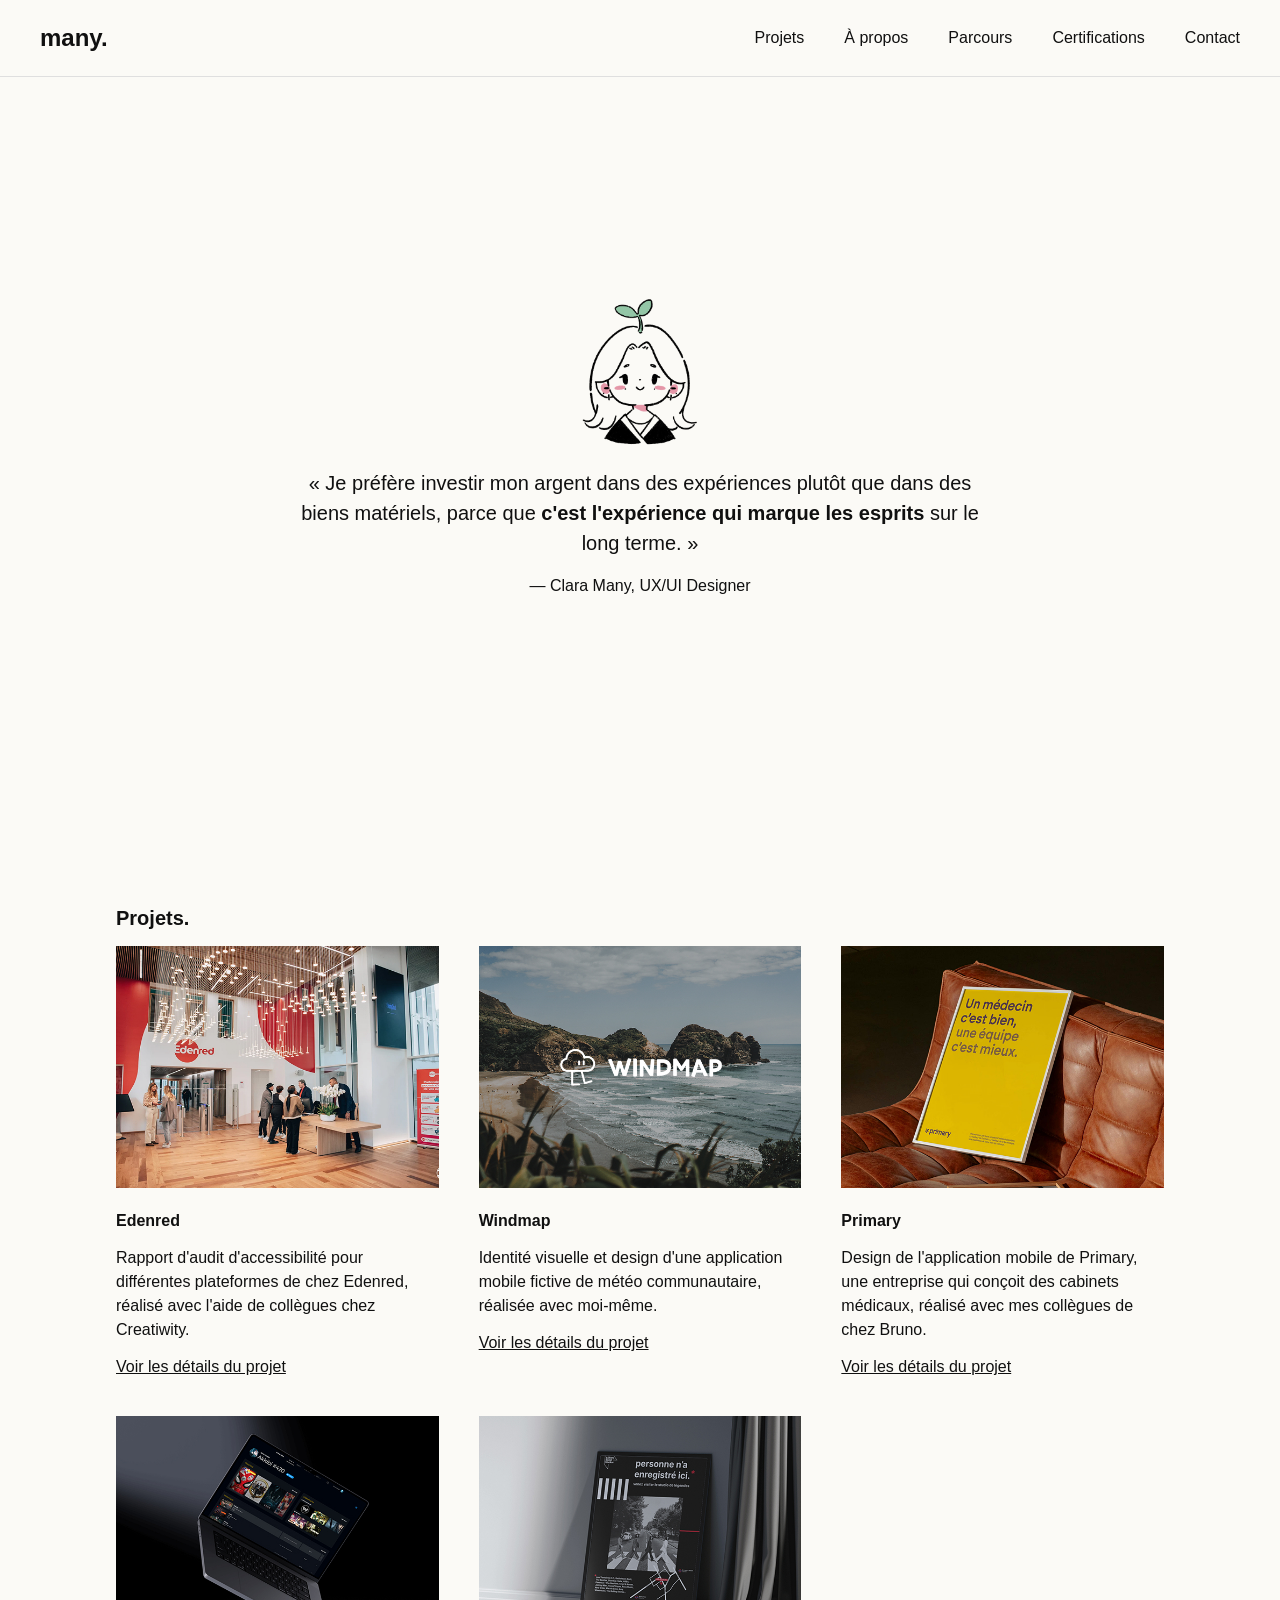
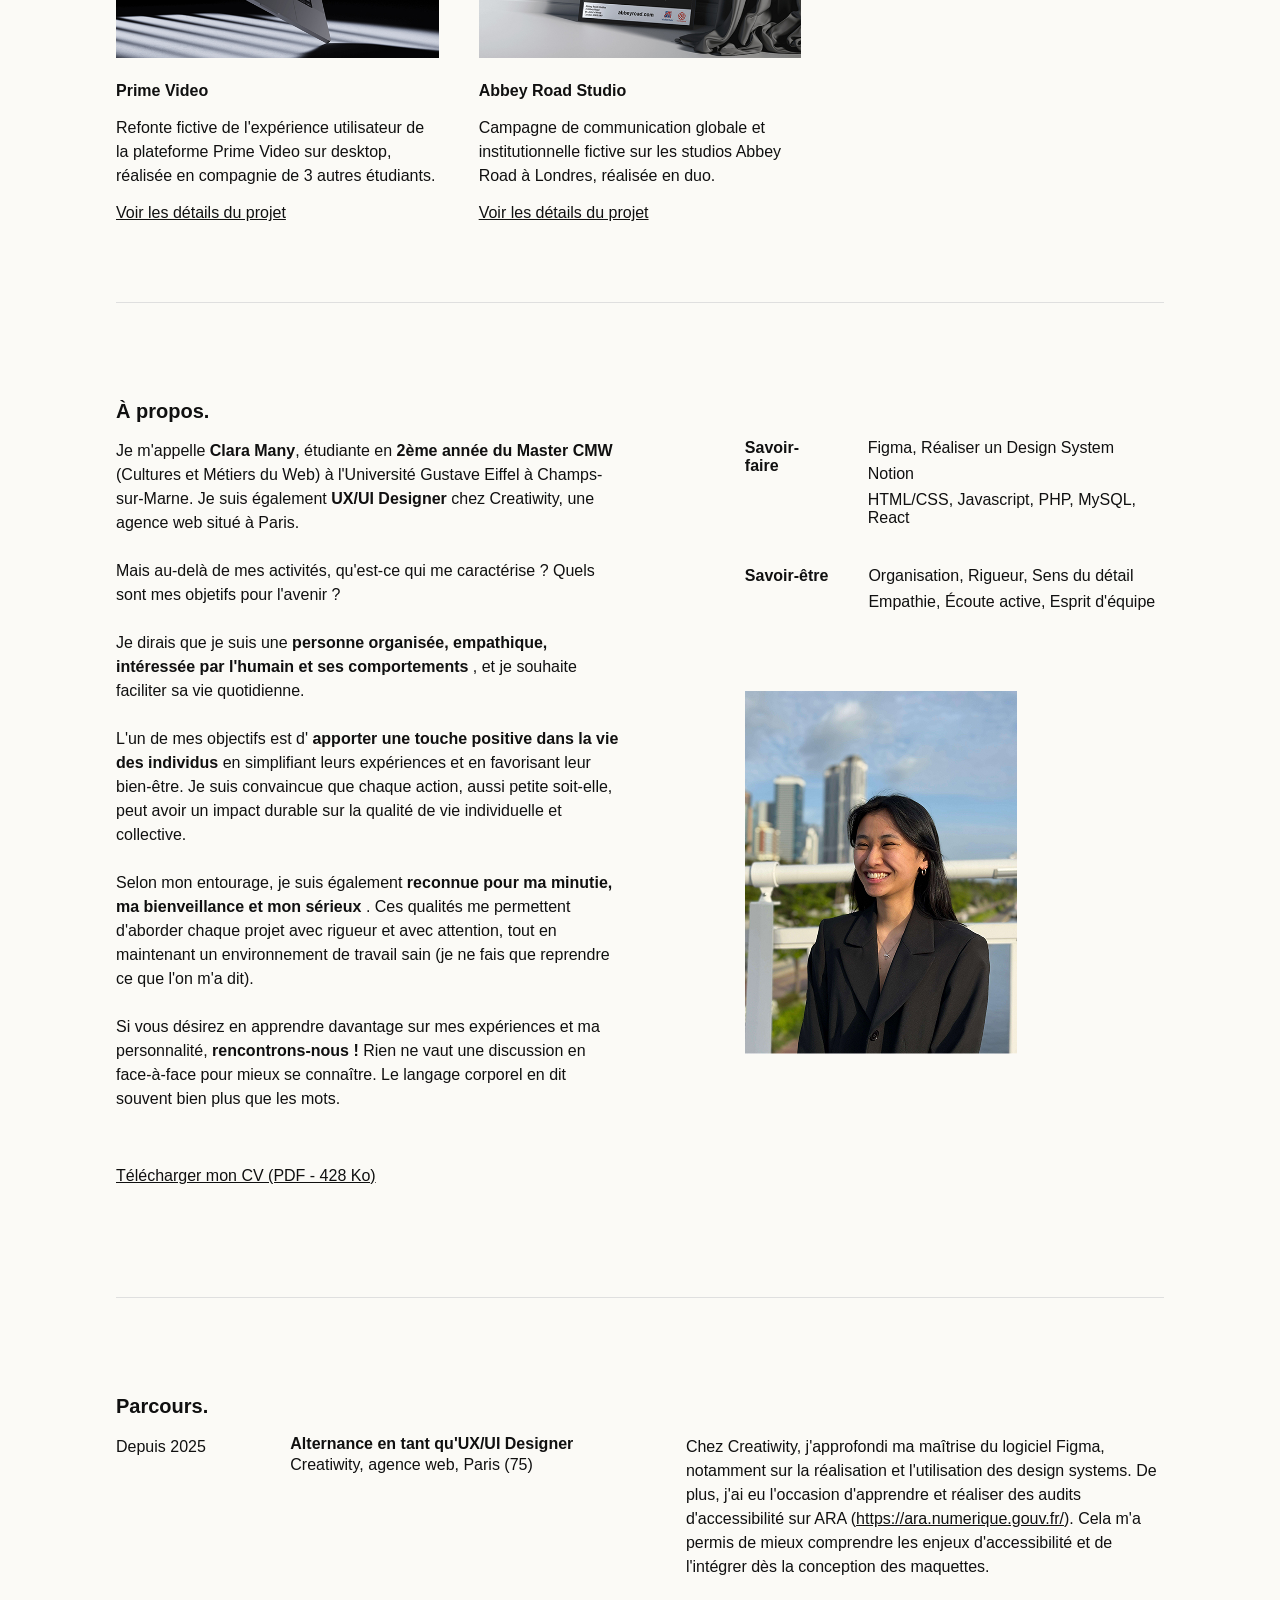
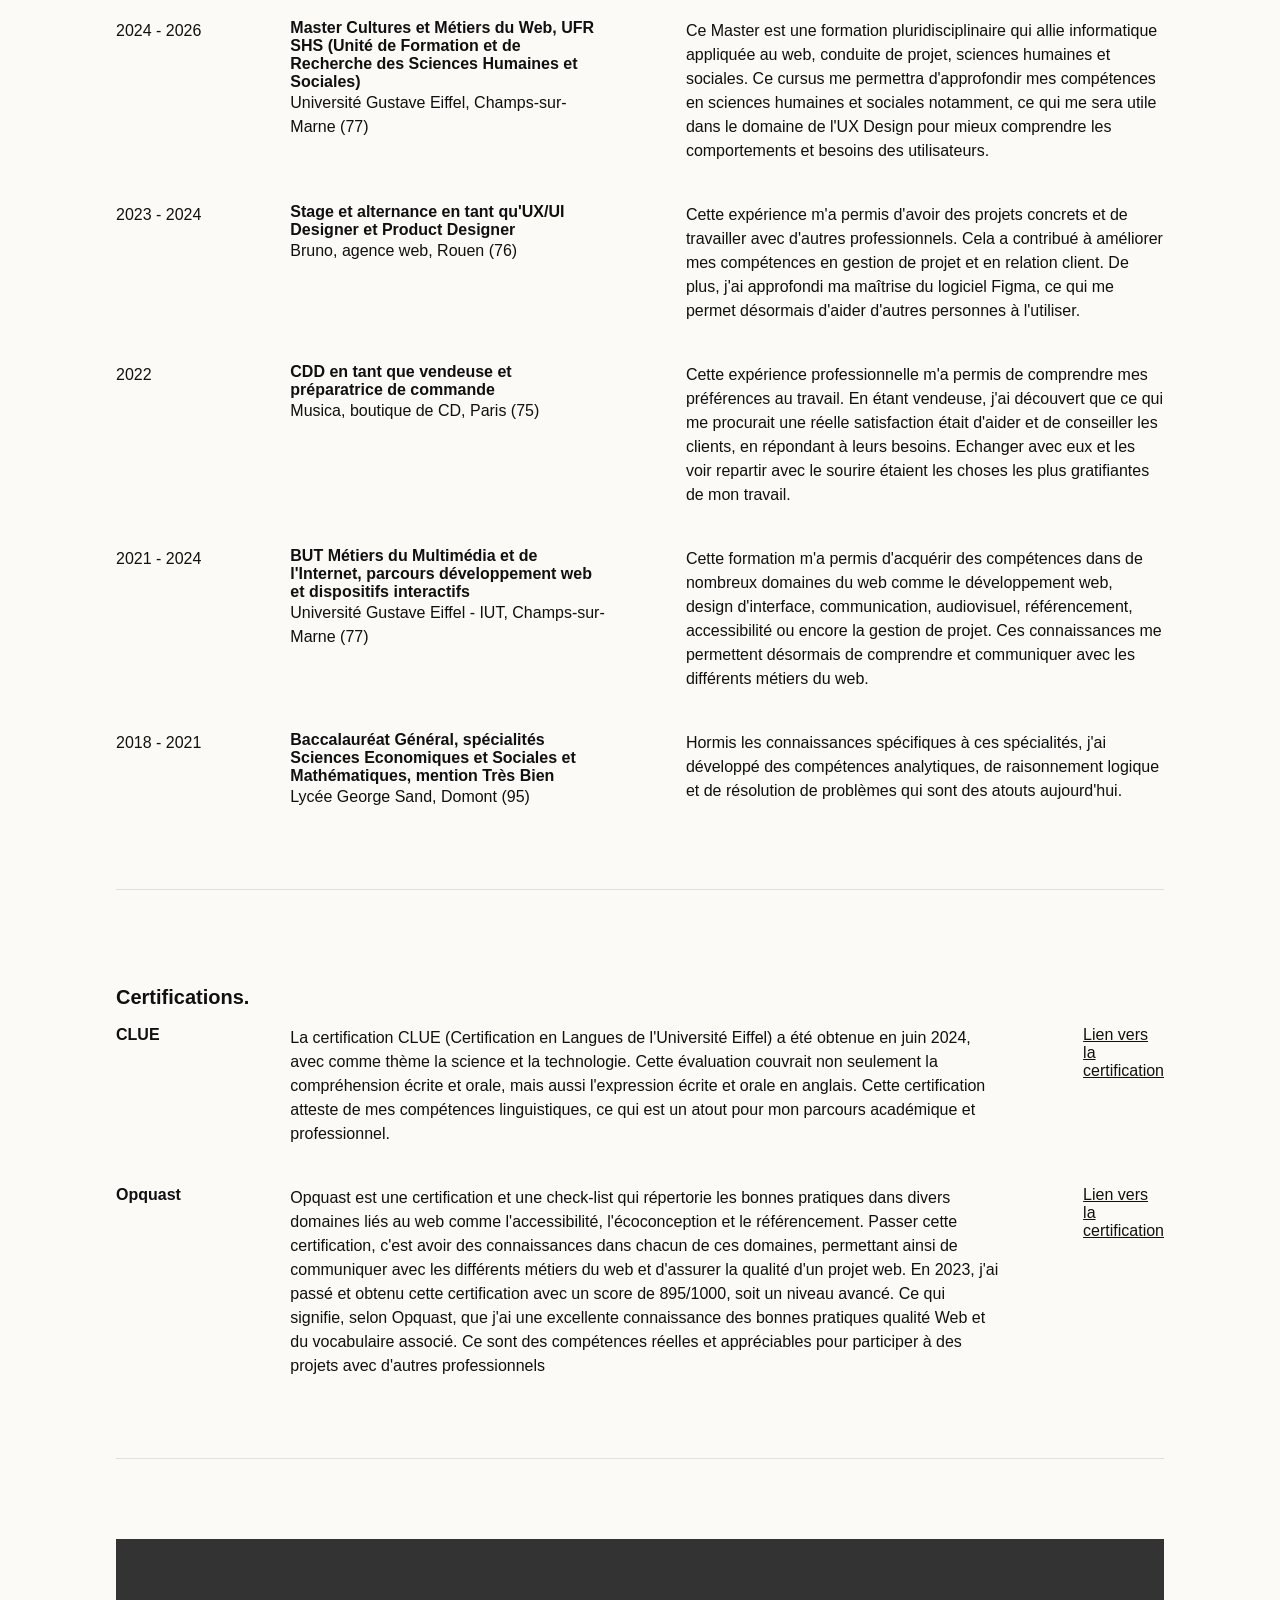
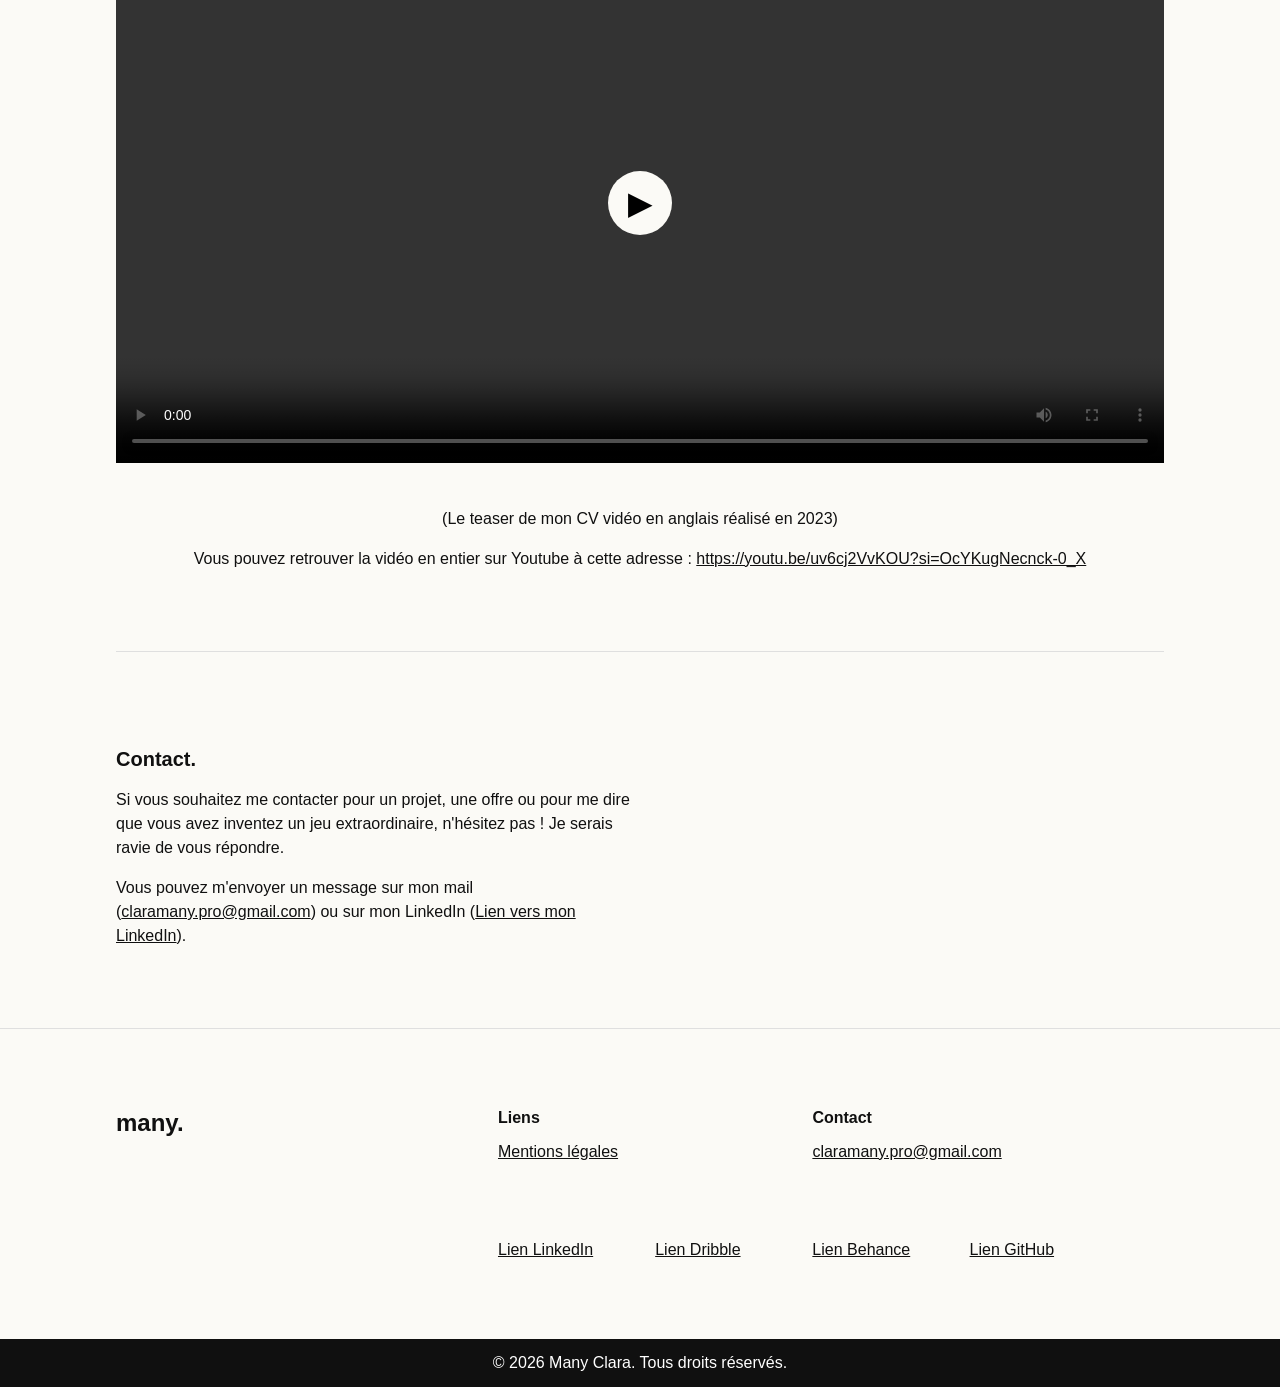
==== index.html @ 9bb2944a "add folders, move files and edit path" ====
<!doctype html>
<html lang="fr">
  <head>
    <meta charset="UTF-8" />
    <meta name="viewport" content="width=device-width, initial-scale=1.0" />
    <link rel="stylesheet" href="./css/styles.css" />
    <script src="./script/script.js" defer></script>
    <title>Many Clara - Portfolio</title>
    <link rel="icon" type="image/png" href="assets/favicon-many-clara.png" />
  </head>
  <body>
    <header>
      <nav>
        <div class="logo"><a href="index.html">many.</a></div>
        <ul class="nav-links">
          <li><a href="index.html#projects-section">Projets</a></li>
          <li><a href="index.html#about-section">À propos</a></li>
          <li><a href="index.html#experiences-section">Parcours</a></li>
          <li><a href="index.html#certifications-section">Certifications</a></li>
          <li><a href="index.html#contact-section">Contact</a></li>
        </ul>
      </nav>
    </header>
    <main>
      <div class="hero">
        <h1 class="visually-hidden">Bienvenue sur le portfolio de Clara Many</h1>
        <img
            src="./assets/illustrations/many-clara-portrait.png"
            aria-hidden="true"
            alt="Portrait dessin de Clara Many"
          />
        <p class="hero-quote">
          « Je préfère investir mon argent dans des expériences plutôt que dans
          des biens matériels, parce que
          <span class="highlight">
            c'est l'expérience qui marque les esprits
          </span>
          sur le long terme. »
        </p>
        <p class="hero-author">— Clara Many, UX/UI Designer</p>
      </div>
      <div class="data-section" id="projects-section">
        <h2>Projets.</h2>
        <div class="projects-container"></div>
      </div>
      <div class="divider-container">
        <hr class="divider" />
      </div>
      <div class="data-section" id="about-section">
        <h2>À propos.</h2>
        <div class="about-container">
          <div class="about-text">
            <p>
              Je m'appelle <span class="highlight">Clara Many</span>, étudiante
              en
              <span class="highlight">2ème année du Master CMW</span> (Cultures
              et Métiers du Web) à l'Université Gustave Eiffel à
              Champs-sur-Marne. Je suis également
              <span class="highlight">UX/UI Designer</span> chez Creatiwity, une
              agence web situé à Paris.
            </p>

            <p>
              Mais au-delà de mes activités, qu'est-ce qui me caractérise ?
              Quels sont mes objetifs pour l'avenir ?
            </p>

            <p>
              Je dirais que je suis une
              <span class="highlight">
                personne organisée, empathique, intéressée par l'humain et ses
                comportements </span
              >, et je souhaite faciliter sa vie quotidienne.
            </p>
            <p>
              L'un de mes objectifs est d'<span class="highlight">
                apporter une touche positive dans la vie des individus
              </span>
              en simplifiant leurs expériences et en favorisant leur bien-être.
              Je suis convaincue que chaque action, aussi petite soit-elle, peut
              avoir un impact durable sur la qualité de vie individuelle et
              collective.
            </p>
            <p>
              Selon mon entourage, je suis également
              <span class="highlight">
                reconnue pour ma minutie, ma bienveillance et mon sérieux </span
              >. Ces qualités me permettent d'aborder chaque projet avec rigueur
              et avec attention, tout en maintenant un environnement de travail
              sain (je ne fais que reprendre ce que l'on m'a dit).
            </p>

            <p>
              Si vous désirez en apprendre davantage sur mes expériences et ma
              personnalité,
              <span class="highlight">rencontrons-nous !</span> Rien ne vaut une
              discussion en face-à-face pour mieux se connaître. Le langage
              corporel en dit souvent bien plus que les mots.
            </p>
            <div class="resume">
              <a
                href="assets/files/many_clara_cv_2026.pdf"
                target="_blank"
                rel="noopener"
                >Télécharger mon CV (PDF - 428 Ko)</a
              >
            </div>
          </div>
          <div class="about-image-container">
            <div class="skills-container">
              <div class="skills">
                <h3>Savoir-faire</h3>
                <ul>
                  <li>Figma, Réaliser un Design System</li>
                  <li>Notion</li>
                  <li>HTML/CSS, Javascript, PHP, MySQL, React</li>
                </ul>
              </div>
              <div class="skills">
                <h3>Savoir-être</h3>
                <ul>
                  <li>Organisation, Rigueur, Sens du détail</li>
                  <li>Empathie, Écoute active, Esprit d'équipe</li>
                </ul>
              </div>
            </div>
            <div class="about-image">
              <img
                src="./assets/images/many-clara-photo.webp"
                aria-hidden="true"
                alt="Photo de Clara Many"
              />
            </div>
          </div>
        </div>
      </div>
      <div class="divider-container">
        <hr class="divider" />
      </div>
      <div class="data-section" id="experiences-section">
        <h2>Parcours.</h2>
        <div class="experiences-container"></div>
      </div>
      <div class="divider-container">
        <hr class="divider" />
      </div>
      <div class="data-section" id="certifications-section">
        <h2>Certifications.</h2>
        <div class="certifications-container"></div>
      </div>
      <div class="divider-container">
        <hr class="divider" />
      </div>
      <div class="data-section" id="video-section">
        <div class="video-container">
          <video id="cv-video" preload="metadata" controls>
            <source
              src="assets/videos/many-clara-cv-video-teaser.mp4"
              type="video/mp4"
            />
          </video>

          <div class="controls">
            <button id="button-play" aria-label="Lancer la vidéo">▶</button>
          </div>
        </div>
        <div class="video-text">
          <p>(Le teaser de mon CV vidéo en anglais réalisé en 2023)</p>
          <p>
            Vous pouvez retrouver la vidéo en entier sur Youtube à cette adresse
            :
            <a
              href="https://youtu.be/uv6cj2VvKOU?si=OcYKugNecnck-0_X"
              target="_blank"
              rel="noopener"
              >https://youtu.be/uv6cj2VvKOU?si=OcYKugNecnck-0_X</a
            >
          </p>
        </div>
      </div>
      <div class="divider-container">
        <hr class="divider" />
      </div>
      <div class="data-section" id="contact-section">
        <h2>Contact.</h2>
        <div class="contact-container">
          <p>
            Si vous souhaitez me contacter pour un projet, une offre ou pour me
            dire que vous avez inventez un jeu extraordinaire, n'hésitez pas !
            Je serais ravie de vous répondre.
          </p>
          <p>
            Vous pouvez m'envoyer un message sur mon mail (<a
              href="mailto:claramany.pro@gmail.com"
              >claramany.pro@gmail.com</a
            >) ou sur mon LinkedIn (<a
              href="https://www.linkedin.com/in/clara-many/"
              target="_blank"
              rel="noopener"
              >Lien vers mon LinkedIn</a
            >).
          </p>
        </div>
      </div>
    </main>
    <footer>
      <div class="footer-top-section">
        <div class="footer-left-section">
          <div class="logo">many.</div>
        </div>
        <div class="footer-right-section">
          <div class="footer-links">
            <div class="footer-column">
              <h3>Liens</h3>
              <a href="./legal-notices.html">Mentions légales</a>
            </div>
            <div class="footer-column">
              <h3>Contact</h3>
              <a href="mailto:claramany.pro@gmail.com"
                >claramany.pro@gmail.com</a
              >
            </div>
          </div>
          <div class="social-links">
            <a
              href="https://www.linkedin.com/in/clara-many/"
              target="_blank"
              rel="noopener"
              >Lien LinkedIn</a
            >
            <a href="https://dribbble.com/manyc" target="_blank" rel="noopener"
              >Lien Dribble</a
            >
            <a
              href="https://www.behance.net/claramany"
              target="_blank"
              rel="noopener"
              >Lien Behance</a
            >
            <a href="https://github.com/ClaraMy" target="_blank" rel="noopener"
              >Lien GitHub</a
            >
          </div>
        </div>
      </div>
      <div class="footer-bottom-section">
        <div class="rights">
          <p>&copy; 2026 Many Clara. Tous droits réservés.</p>
        </div>
      </div>
    </footer>
  </body>
</html>
---- css/styles.css ----
*,
*::before,
*::after {
  box-sizing: border-box;
}

/* Font */

/**
* @license
*
* Font Family: Cabinet Grotesk
* Designed by: ITF
* URL: https://www.fontshare.com/fonts/cabinet-grotesk
* © 2026 Indian Type Foundry
*
* Cabinet Grotesk Regular 
* Cabinet Grotesk Medium 
* Cabinet Grotesk Bold 
* Cabinet Grotesk Extrabold 

*
*/

@font-face {
  font-family: "CabinetGrotesk-Regular";
  src:
    url("./assets/fonts/CabinetGrotesk-Regular.woff2") format("woff2"),
    url("./assets/fonts/CabinetGrotesk-Regular.woff") format("woff"),
    url("./assets/fonts/CabinetGrotesk-Regular.ttf") format("truetype");
  font-weight: 400;
  font-display: swap;
  font-style: normal;
}
@font-face {
  font-family: "CabinetGrotesk-Medium";
  src:
    url("./assets/fonts/CabinetGrotesk-Medium.woff2") format("woff2"),
    url("./assets/fonts/CabinetGrotesk-Medium.woff") format("woff"),
    url("./assets/fonts/CabinetGrotesk-Medium.ttf") format("truetype");
  font-weight: 500;
  font-display: swap;
  font-style: normal;
}
@font-face {
  font-family: "CabinetGrotesk-Bold";
  src:
    url("./assets/fonts/CabinetGrotesk-Bold.woff2") format("woff2"),
    url("./assets/fonts/CabinetGrotesk-Bold.woff") format("woff"),
    url("./assets/fonts/CabinetGrotesk-Bold.ttf") format("truetype");
  font-weight: 700;
  font-display: swap;
  font-style: normal;
}
@font-face {
  font-family: "CabinetGrotesk-Extrabold";
  src:
    url("./assets/fonts/CabinetGrotesk-Extrabold.woff2") format("woff2"),
    url("./assets/fonts/CabinetGrotesk-Extrabold.woff") format("woff"),
    url("./assets/fonts/CabinetGrotesk-Extrabold.ttf") format("truetype");
  font-weight: 800;
  font-display: swap;
  font-style: normal;
}

:root {
  --color-background-primary: #fbfaf6;
  --color-background-secondary: #101010;
  --color-text-primary: #101010;
  --color-text-secondary: #ffffff;
  --color-border: #dfdfdf;

  --main-font: "Cabinet Grotesk", sans-serif;
}

body {
  font-family: var(--main-font);
  background-color: var(--color-background-primary);
  color: var(--color-text-primary);
  margin: 0;
  padding: 0;
}

p {
  line-height: 1.5;
  margin: 0;
}

ul {
  list-style: none;
  margin: 0;
  padding: 0;
  display: flex;
  flex-direction: column;
  gap: 0.5rem;
}

a {
  color: var(--color-text-primary);
}

.highlight {
  font-weight: 700;
}

.visually-hidden {
  border: 0;
  clip: rect(1px, 1px, 1px, 1px);
  -webkit-clip-path: inset(0px 0px 99.9% 99.9%);
  clip-path: inset(0px 0px 99.9% 99.9%);
  height: 1px;
  overflow: hidden;
  padding: 0;
  position: absolute;
  width: 1px;
}

/* Heading */

h2 {
  font-size: 1.25rem;
  font-weight: 700;
}

h3 {
  font-size: 1rem;
  font-weight: 700;
  margin: 0;
}

/* Navigation */

header {
  position: fixed;
  top: 0;
  width: 100%;
  z-index: 10000;
}

nav {
  display: flex;
  justify-content: space-between;
  align-items: center;
  border-bottom: 1px solid var(--color-border);
  padding: 1.5rem 2.5rem;
  background-color: var(--color-background-primary);
}

.logo {
  font-weight: 700;
  font-size: 1.5rem;
}

.logo a {
  text-decoration: none;
}

.nav-links {
  display: flex;
  flex-direction: row;
  gap: 2.5rem;
}

.nav-links a {
  text-decoration: none;
  font-weight: 500;
}

.nav-links a:hover {
  text-decoration: underline;
}

/* Hero */

.hero {
  display: flex;
  flex-direction: column;
  justify-content: center;
  align-items: center;
  gap: 1rem;
  height: 90vh;
  padding: 5rem 0 0;
  text-align: center;
}

.hero-legal {
  height: 50vh;
}

.hero img {
  width: 160px;
}

.hero-quote {
  font-size: 1.25rem;
  max-width: 55%;
}

/* Section */

.data-section {
  padding: 5rem 7.25rem;
}

.text-container {
  display: flex;
  flex-direction: column;
  gap: 2.5rem;
  padding: 1.5rem 7.25rem 5rem;
}

.divider-container {
  padding: 0 7.25rem;
}

.divider {
  border: none;
  border-top: 1px solid var(--color-border);
  margin: 0;
}

/* Projects */

.projects-container {
  display: grid;
  grid-template-columns: repeat(3, 1fr);
  gap: 2.5rem;
}

.project-card {
  display: flex;
  flex-direction: column;
  gap: 1.5rem;
}

.project-card img {
  width: 100%;
  height: auto;
}

.project-information {
  display: flex;
  flex-direction: column;
  gap: 1rem;
}

.project-button {
  background: none;
  border: none;
  padding: 0;
  align-self: flex-start;
  font-family: var(--main-font);
  font-size: 1rem;
  text-decoration: underline;
  color: var(--color-text-primary);
  cursor: pointer;
}

/* About */

.about-container {
  display: flex;
  justify-content: space-between;
}

.about-text {
  display: flex;
  flex-direction: column;
  gap: 1.5rem;
  width: 48%;
}

.resume {
  padding: 2rem 0;
}

.about-image-container {
  display: flex;
  flex-direction: column;
  gap: 5rem;
  width: 40%;
}

.skills-container {
  display: flex;
  flex-direction: column;
  gap: 2.5rem;
}

.skills {
  display: flex;
  gap: 2.5rem;
}

/* Experiences */

.experiences-container {
  display: flex;
  flex-direction: column-reverse;
  gap: 2.5rem;
}

.experience-card {
  display: flex;
  justify-content: space-between;
  gap: 5rem;
}

.experience-date {
  min-width: 9%;
}

.experience-header {
  display: flex;
  flex-direction: column;
  width: 33%;
}

.experience-description {
  width: 50%;
}

/* Certifications */

.certifications-container {
  display: flex;
  flex-direction: column-reverse;
  gap: 2.5rem;
}

.certification-card {
  display: flex;
  justify-content: space-between;
  gap: 5rem;
}

.certification-title {
  min-width: 9%;
}

.certification-link {
  width: 12%;
}

/* CV Video */
#video-section {
  display: flex;
  flex-direction: column;
  gap: 2.5rem;
}

.video-container {
  position: relative;
}

.video-container video {
  width: 100%;
  object-fit: cover;
}

.controls {
  display: flex;
  align-items: center;
  justify-content: center;
  position: absolute;
  inset: 0;
}

#button-play {
  width: 4rem;
  height: 4rem;
  border: none;
  border-radius: 50%;
  font-size: 2rem;
  background-color: var(--color-background-primary);
  cursor: pointer;
  transition: opacity 0.5s ease;
  pointer-events: auto;
}

#button-play.hidden {
  opacity: 0;
  pointer-events: none;
}

.video-text {
  display: flex;
  flex-direction: column;
  align-items: center;
  justify-content: center;
  gap: 1rem;
}

.video-text p {
  text-align: center;
}

/* Contact */
.contact-container {
  display: flex;
  flex-direction: column;
  justify-content: space-between;
  gap: 1rem;
  width: 50%;
}

/* Footer */
footer {
  border-top: 1px solid var(--color-border);
}

.footer-top-section {
  display: flex;
  gap: 30%;
  padding: 5rem 7.25rem;
}

.footer-right-section {
  display: flex;
  flex-direction: column;
  gap: 5rem;
  width: 60%;
}

.footer-links {
  display: flex;
}

.footer-column {
  display: flex;
  flex-direction: column;
  gap: 1rem;
  width: 50%;
}

.social-links {
  display: flex;
}

.social-links a {
  width: 25%;
}

.footer-bottom-section {
  background-color: var(--color-background-secondary);
  padding: 0.75rem 0;
}

.rights {
  text-align: center;
  color: var(--color-text-secondary);
}

/* MEDIA QUERY */

/* Tablet */
@media (max-width: 1024px) {
  nav {
    padding: 1.5rem 3rem;
  }

  .divider-container {
    padding: 0 3rem;
  }

  .hero-quote {
    font-size: 1rem;
  }

  .data-section {
    padding: 5rem 3rem;
  }

  .projects-container {
    grid-template-columns: repeat(2, 1fr);
  }

  .about-container {
    flex-direction: column;
    gap: 2.5rem;
  }

  .about-text {
    width: 100%;
  }

  .about-image-container {
    flex-direction: row-reverse;
    justify-content: space-between;
    width: 100%;
  }

  .experiences-container {
    gap: 3rem;
  }

  .experience-card,
  .certification-card {
    flex-direction: column;
    gap: 1rem;
  }

  .experience-date,
  .experience-header,
  .experience-description {
    width: 100%;
  }

  .certification-link {
    width: 100%;
  }

  .footer-top-section {
    padding: 5rem 3rem;
  }
}

/* Mobile */
@media (max-width: 768px) {
  nav {
    padding: 1.5rem;
  }

  .divider-container {
    padding: 0 1.5rem;
  }

  .hero-quote {
    max-width: 80%;
  }

  .data-section {
    padding: 3rem 1.5rem;
  }

  .projects-container {
    grid-template-columns: 1fr;
  }

  .about-image-container {
    flex-direction: column-reverse;
    gap: 2.5rem;
  }

  .skills {
    flex-direction: column;
    gap: 1rem;
  }

  .contact-container {
    flex-direction: column;
    gap: 2.5rem;
    width: 100%;
  }

  .contact-text {
    width: 100%;
  }

  .footer-top-section {
    padding: 3rem 1.5rem;
    flex-direction: column;
    gap: 2.5rem;
  }

  .footer-right-section {
    width: 100%;
    gap: 2.5rem;
  }

  .social-links {
    flex-wrap: wrap;
    gap: 1rem 0;
  }

  .social-links a {
    width: 50%;
  }
}
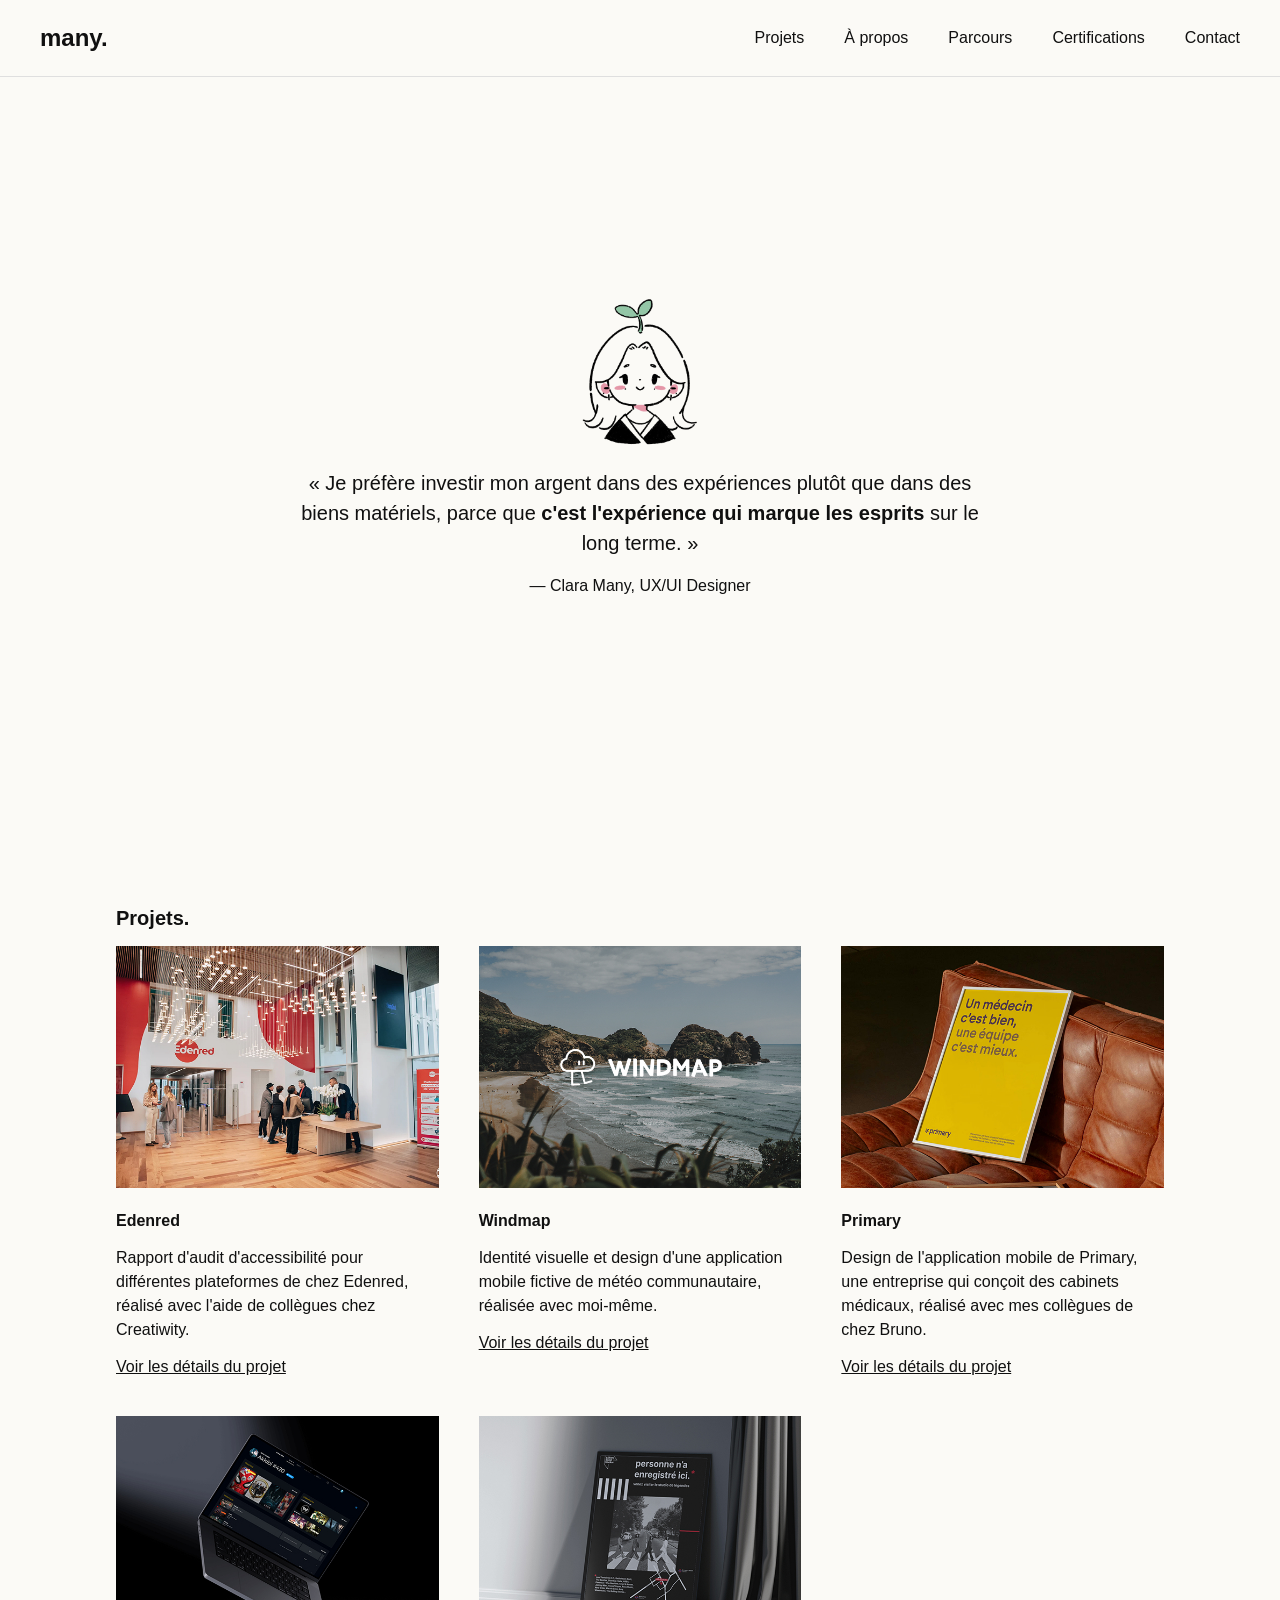
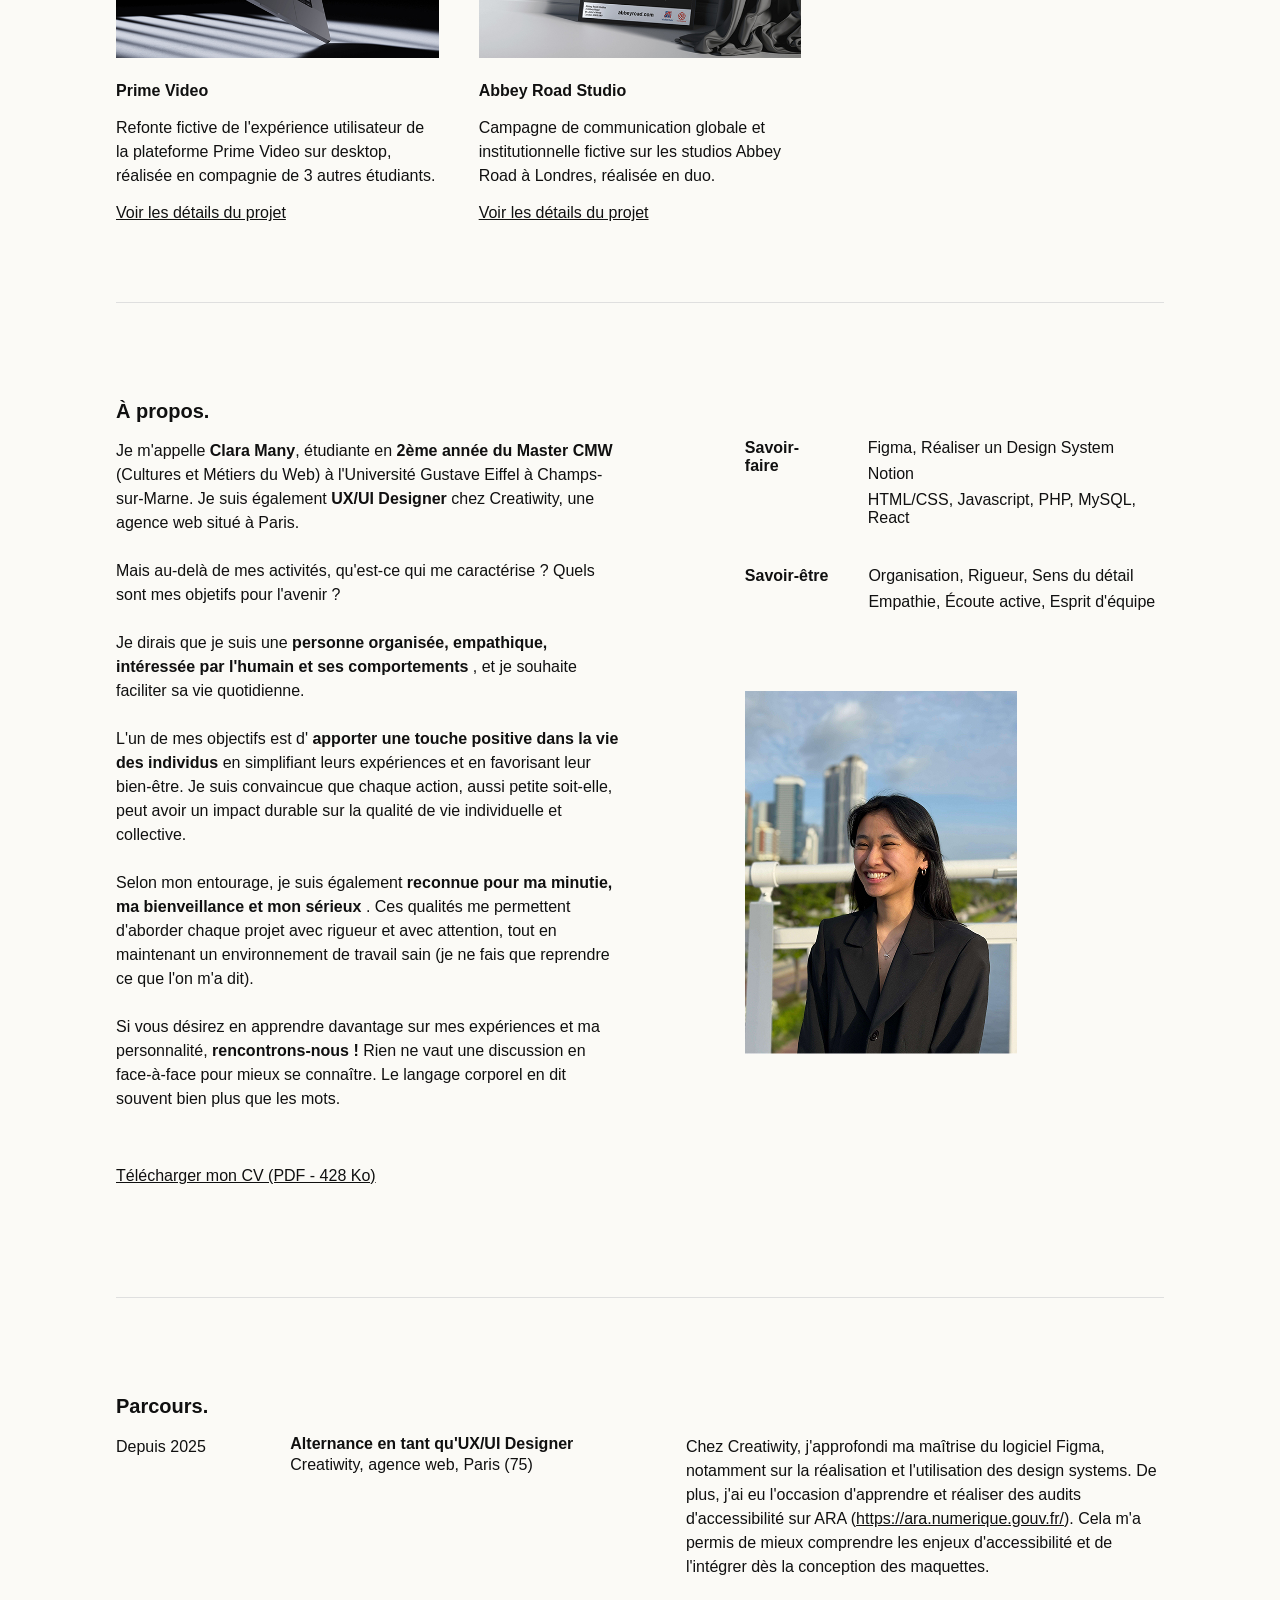
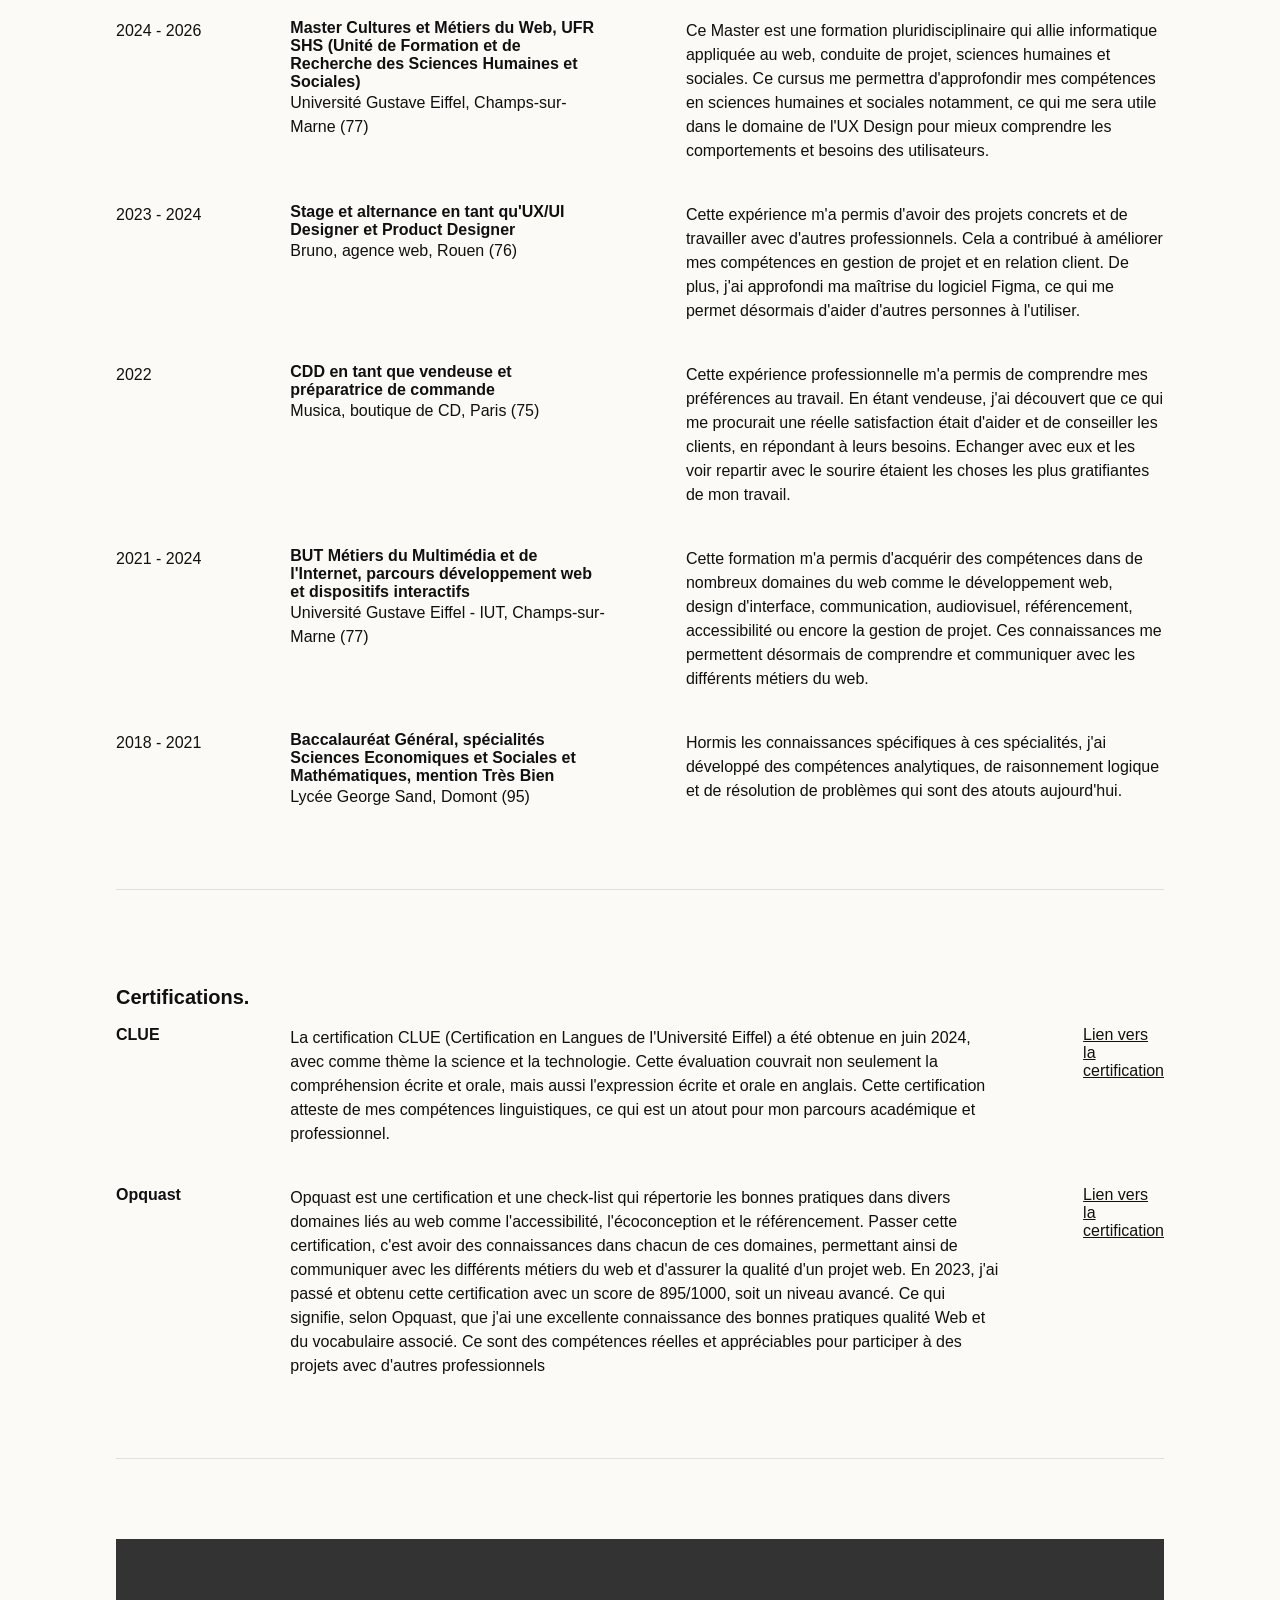
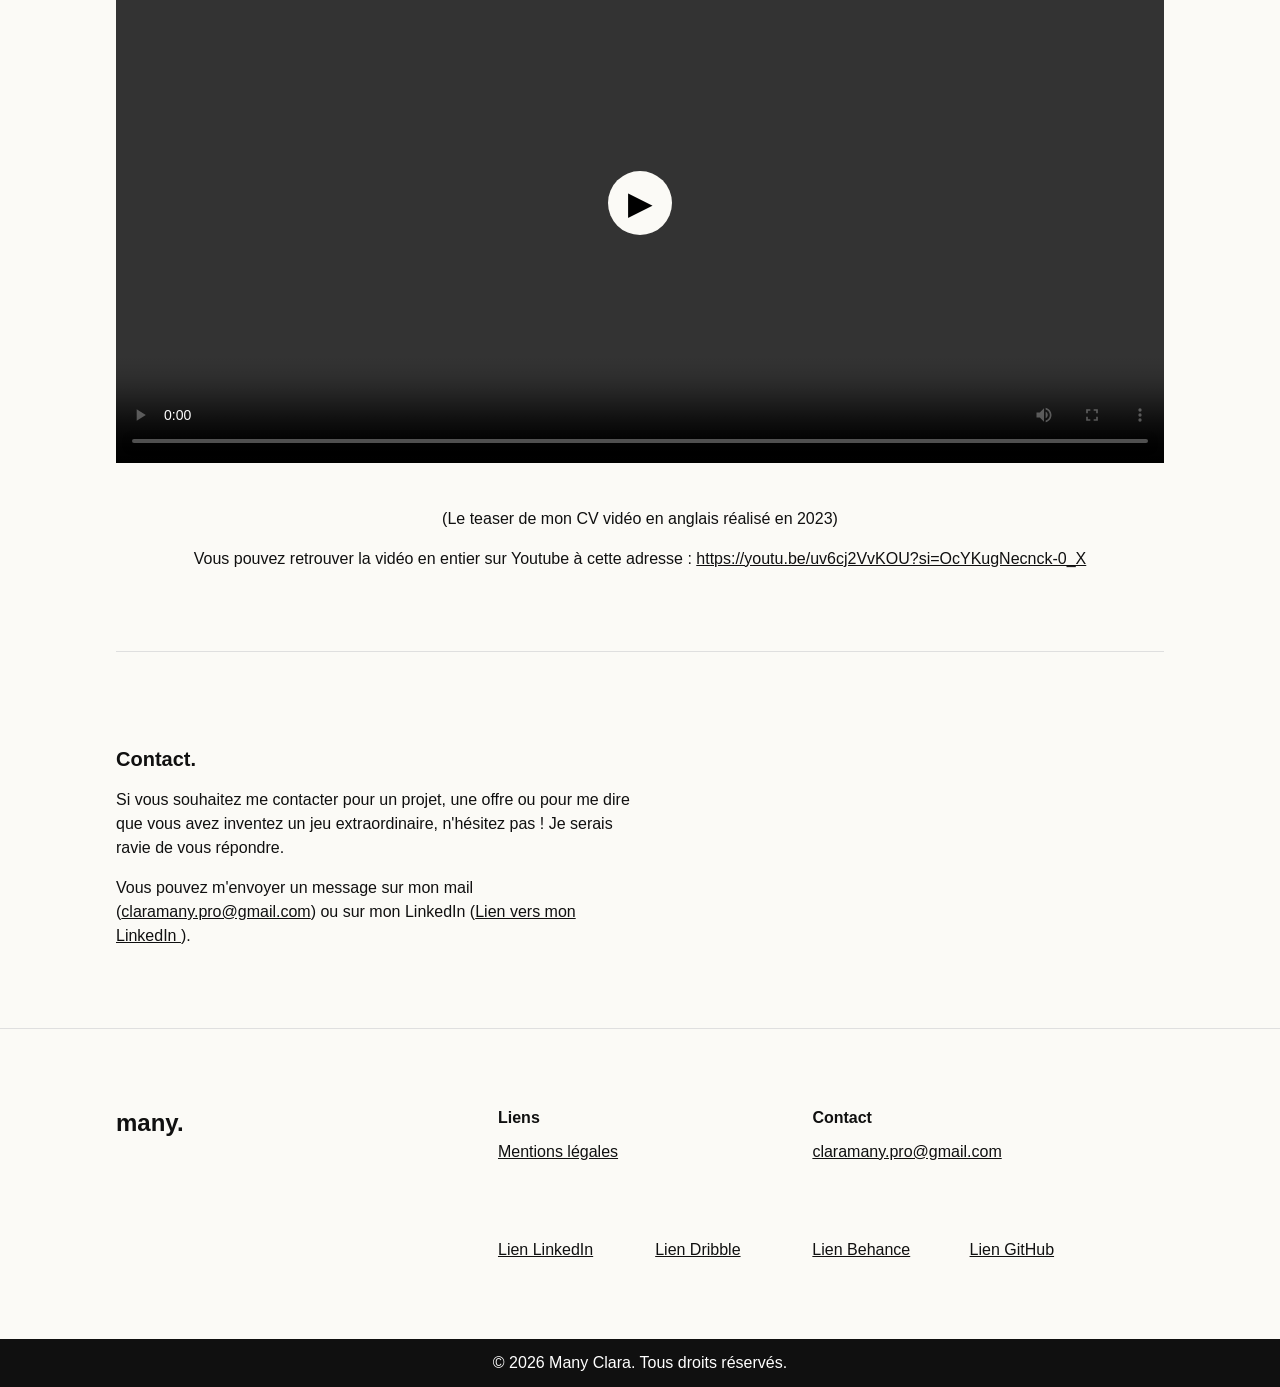
==== commit f9b8df8f: "add external links visually-hidden class" ====
--- a/index.html
+++ b/index.html
@@ -16,19 +16,23 @@
           <li><a href="index.html#projects-section">Projets</a></li>
           <li><a href="index.html#about-section">À propos</a></li>
           <li><a href="index.html#experiences-section">Parcours</a></li>
-          <li><a href="index.html#certifications-section">Certifications</a></li>
+          <li>
+            <a href="index.html#certifications-section">Certifications</a>
+          </li>
           <li><a href="index.html#contact-section">Contact</a></li>
         </ul>
       </nav>
     </header>
     <main>
       <div class="hero">
-        <h1 class="visually-hidden">Bienvenue sur le portfolio de Clara Many</h1>
+        <h1 class="visually-hidden">
+          Bienvenue sur le portfolio de Clara Many
+        </h1>
         <img
-            src="./assets/illustrations/many-clara-portrait.png"
-            aria-hidden="true"
-            alt="Portrait dessin de Clara Many"
-          />
+          src="./assets/illustrations/many-clara-portrait.png"
+          aria-hidden="true"
+          alt="Portrait dessin de Clara Many"
+        />
         <p class="hero-quote">
           « Je préfère investir mon argent dans des expériences plutôt que dans
           des biens matériels, parce que
@@ -102,7 +106,10 @@
                 href="assets/files/many_clara_cv_2026.pdf"
                 target="_blank"
                 rel="noopener"
-                >Télécharger mon CV (PDF - 428 Ko)</a
+                >Télécharger mon CV (PDF - 428 Ko)
+                <span class="visually-hidden">
+                  (ouvre dans une nouvelle fenêtre)</span
+                ></a
               >
             </div>
           </div>
@@ -173,8 +180,11 @@
               href="https://youtu.be/uv6cj2VvKOU?si=OcYKugNecnck-0_X"
               target="_blank"
               rel="noopener"
-              >https://youtu.be/uv6cj2VvKOU?si=OcYKugNecnck-0_X</a
-            >
+              >https://youtu.be/uv6cj2VvKOU?si=OcYKugNecnck-0_X
+              <span class="visually-hidden">
+                (ouvre dans une nouvelle fenêtre)</span
+              >
+            </a>
           </p>
         </div>
       </div>
@@ -197,7 +207,10 @@
               href="https://www.linkedin.com/in/clara-many/"
               target="_blank"
               rel="noopener"
-              >Lien vers mon LinkedIn</a
+              >Lien vers mon LinkedIn
+              <span class="visually-hidden">
+                (ouvre dans une nouvelle fenêtre)</span
+              ></a
             >).
           </p>
         </div>
@@ -226,19 +239,28 @@
               href="https://www.linkedin.com/in/clara-many/"
               target="_blank"
               rel="noopener"
-              >Lien LinkedIn</a
+              >Lien LinkedIn
+              <span class="visually-hidden">
+                (ouvre dans une nouvelle fenêtre)</span
+              ></a
             >
             <a href="https://dribbble.com/manyc" target="_blank" rel="noopener"
-              >Lien Dribble</a
+              >Lien Dribble<span class="visually-hidden">
+                (ouvre dans une nouvelle fenêtre)</span
+              ></a
             >
             <a
               href="https://www.behance.net/claramany"
               target="_blank"
               rel="noopener"
-              >Lien Behance</a
+              >Lien Behance<span class="visually-hidden">
+                (ouvre dans une nouvelle fenêtre)</span
+              ></a
             >
             <a href="https://github.com/ClaraMy" target="_blank" rel="noopener"
-              >Lien GitHub</a
+              >Lien GitHub<span class="visually-hidden">
+                (ouvre dans une nouvelle fenêtre)</span
+              ></a
             >
           </div>
         </div>
--- a/css/styles.css
+++ b/css/styles.css
@@ -117,6 +117,10 @@
 
 /* Heading */
 
+h1 {
+  margin: 0;
+}
+
 h2 {
   font-size: 1.25rem;
   font-weight: 700;
@@ -242,18 +246,6 @@
   display: flex;
   flex-direction: column;
   gap: 1rem;
-}
-
-.project-button {
-  background: none;
-  border: none;
-  padding: 0;
-  align-self: flex-start;
-  font-family: var(--main-font);
-  font-size: 1rem;
-  text-decoration: underline;
-  color: var(--color-text-primary);
-  cursor: pointer;
 }
 
 /* About */
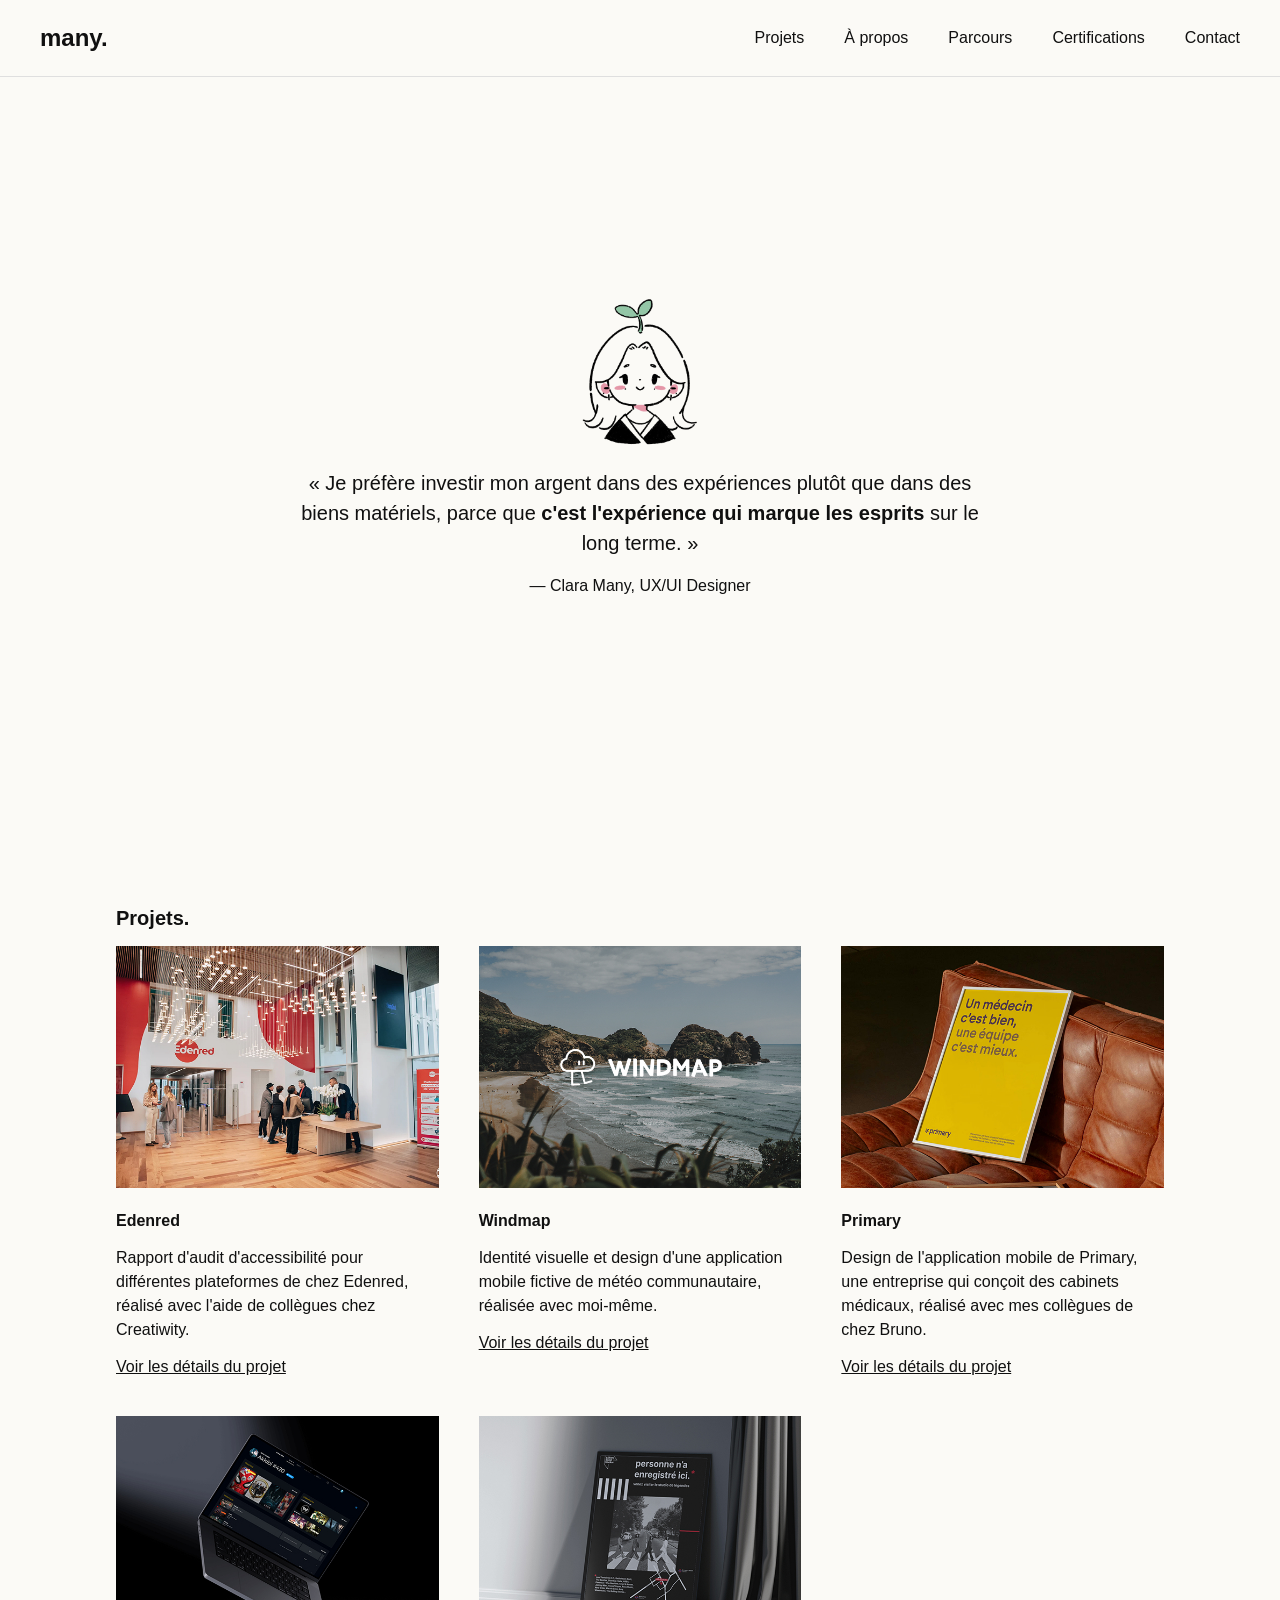
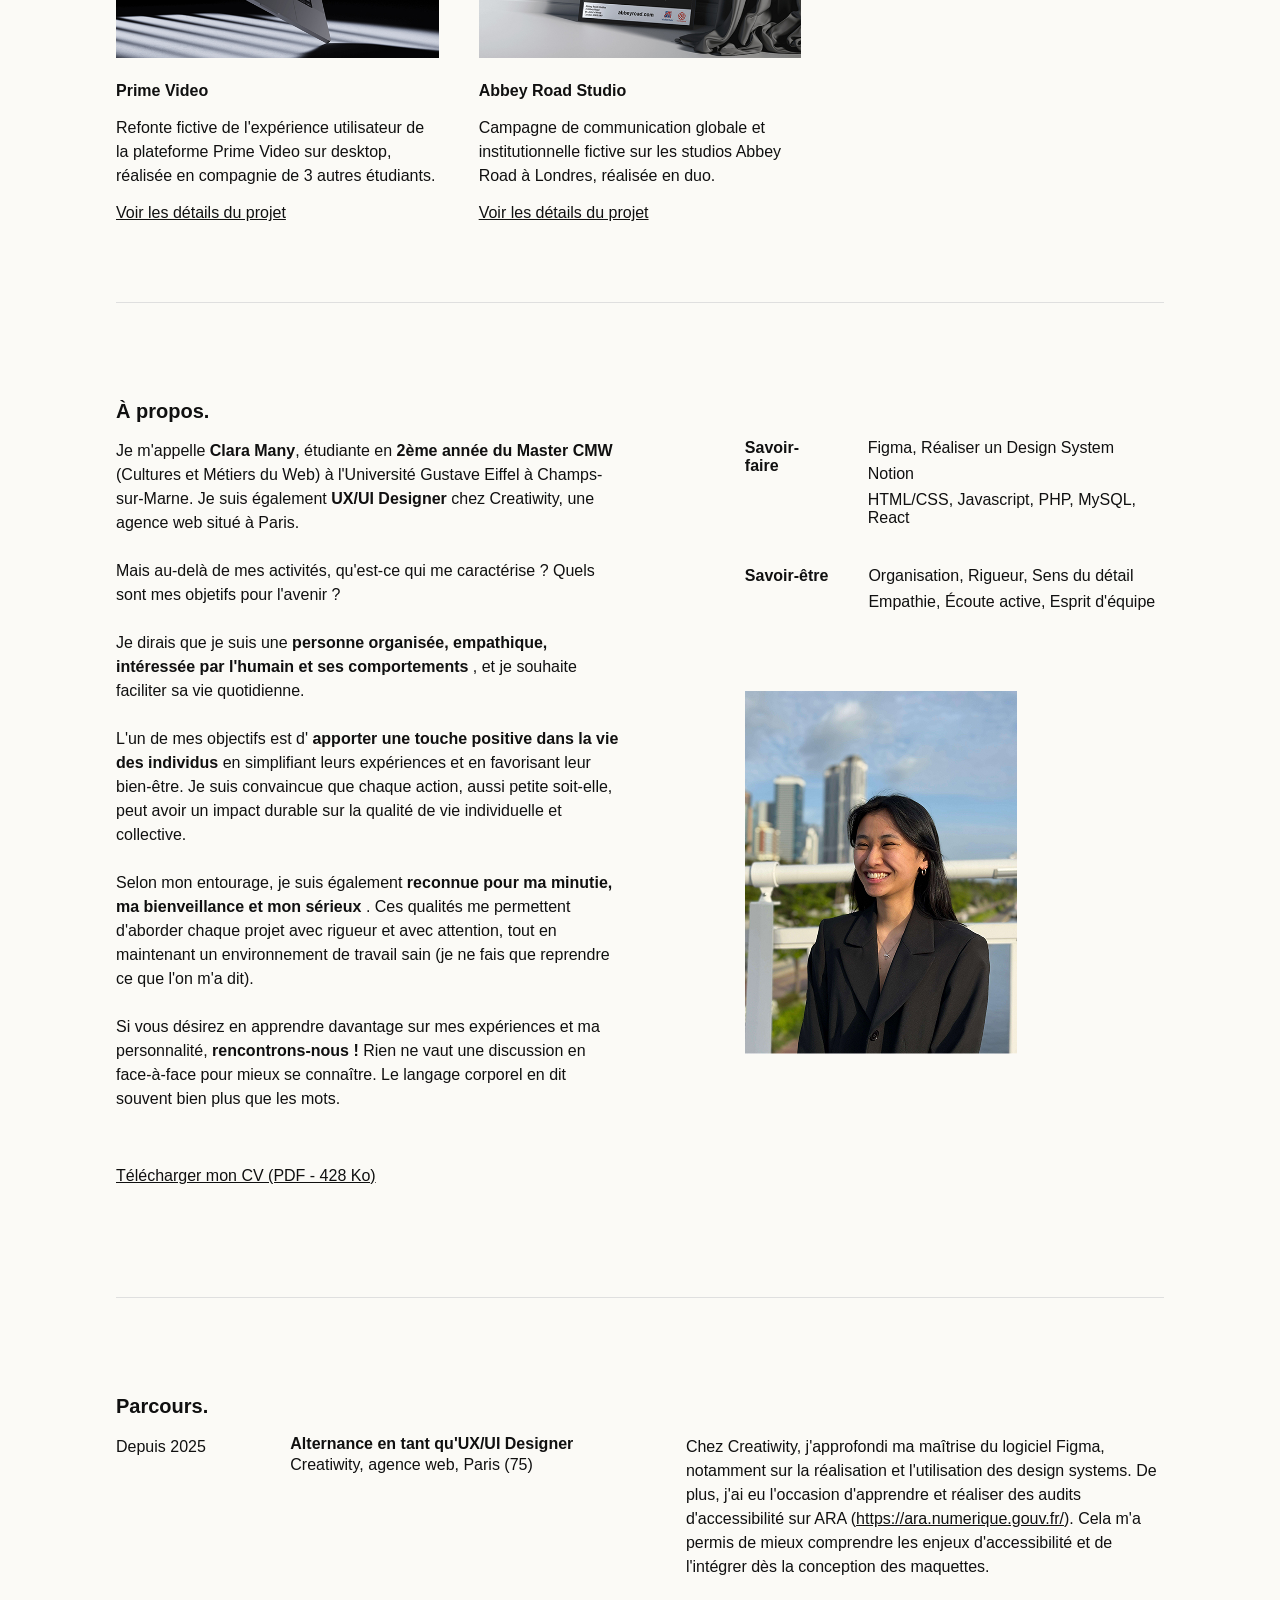
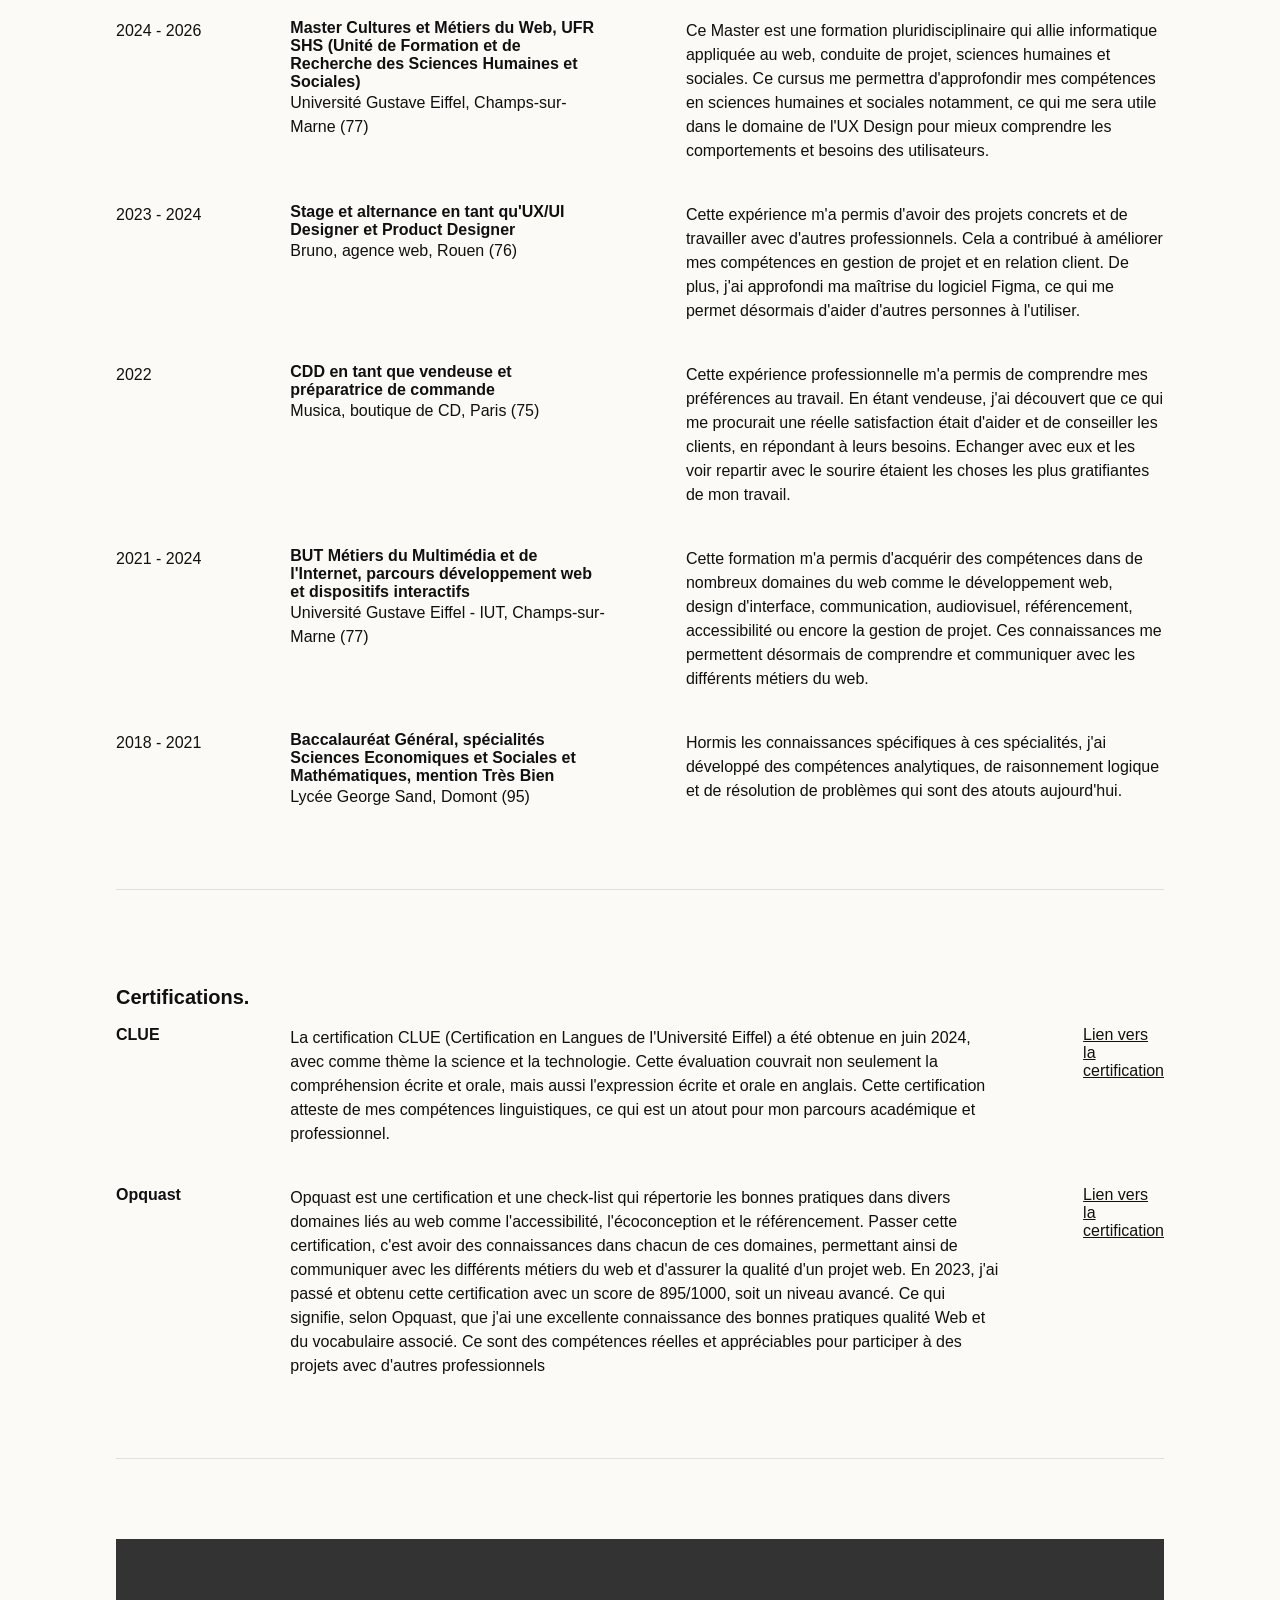
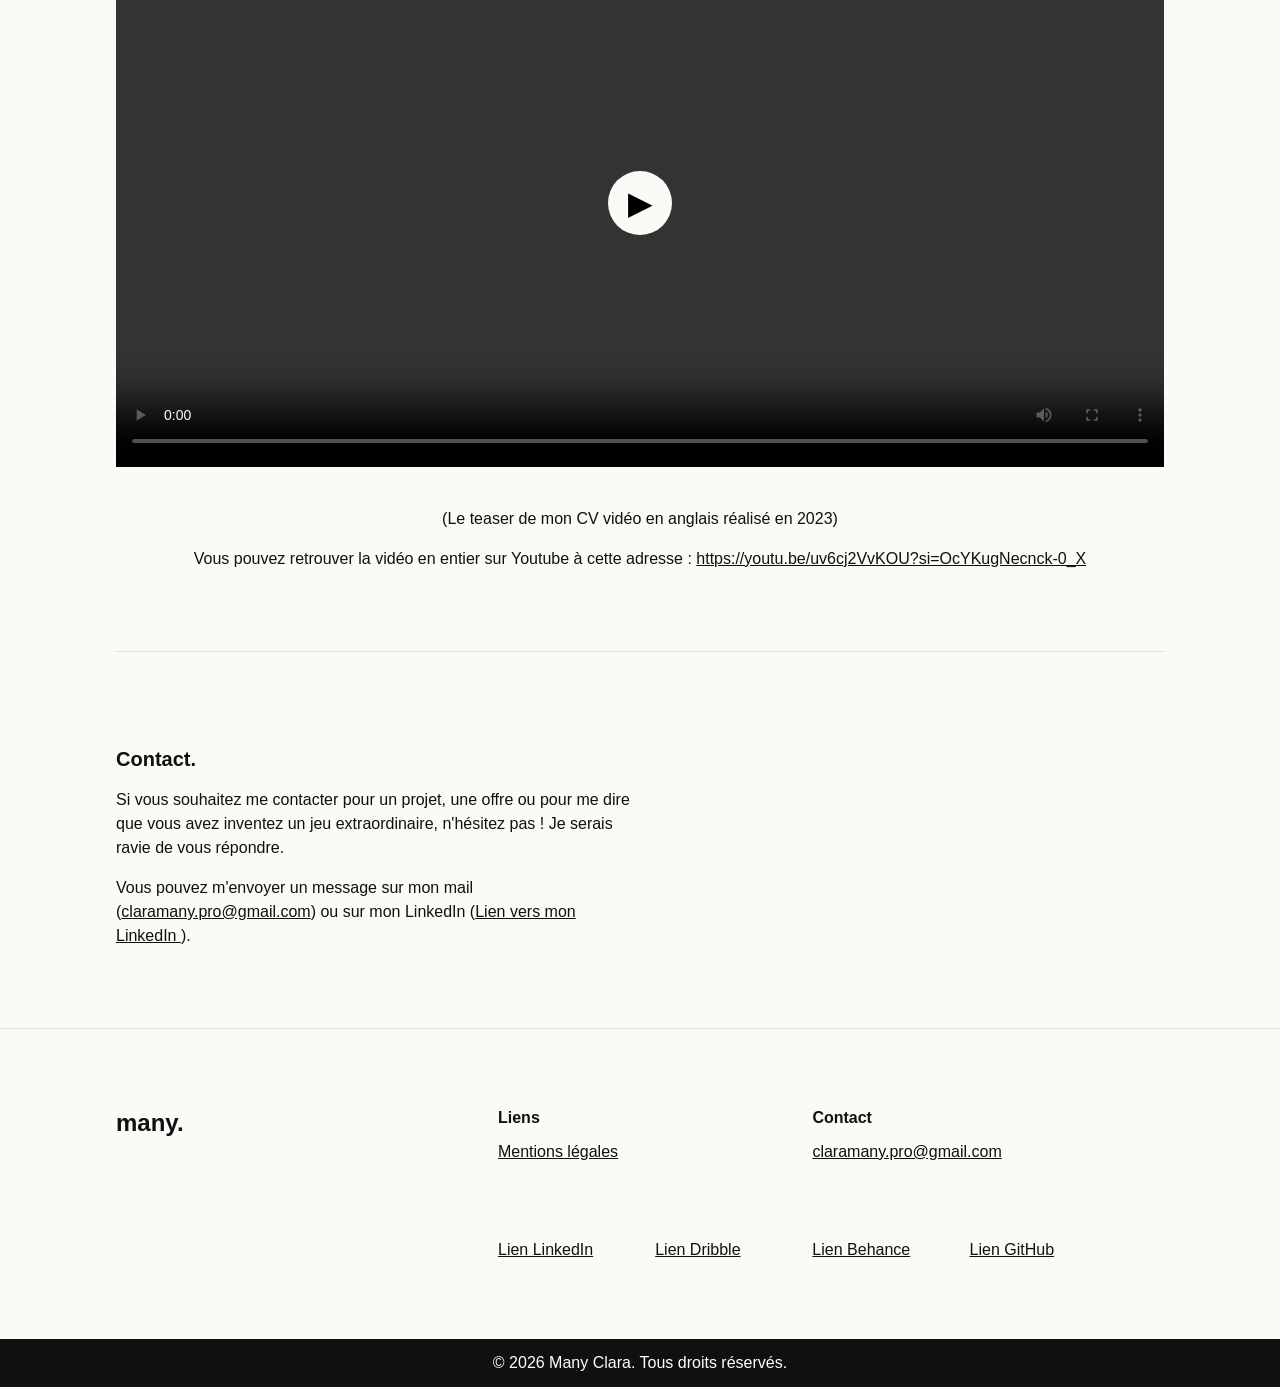
==== commit afcc1234: "add and remove lazy loading image" ====
--- a/index.html
+++ b/index.html
@@ -136,6 +136,7 @@
                 src="./assets/images/many-clara-photo.webp"
                 aria-hidden="true"
                 alt="Photo de Clara Many"
+                loading="lazy"
               />
             </div>
           </div>
@@ -219,7 +220,7 @@
     <footer>
       <div class="footer-top-section">
         <div class="footer-left-section">
-          <div class="logo">many.</div>
+          <div class="logo"><a href="index.html">many.</a></div>
         </div>
         <div class="footer-right-section">
           <div class="footer-links">
--- a/css/styles.css
+++ b/css/styles.css
@@ -343,6 +343,7 @@
 
 .video-container {
   position: relative;
+  background-color: black;
 }
 
 .video-container video {
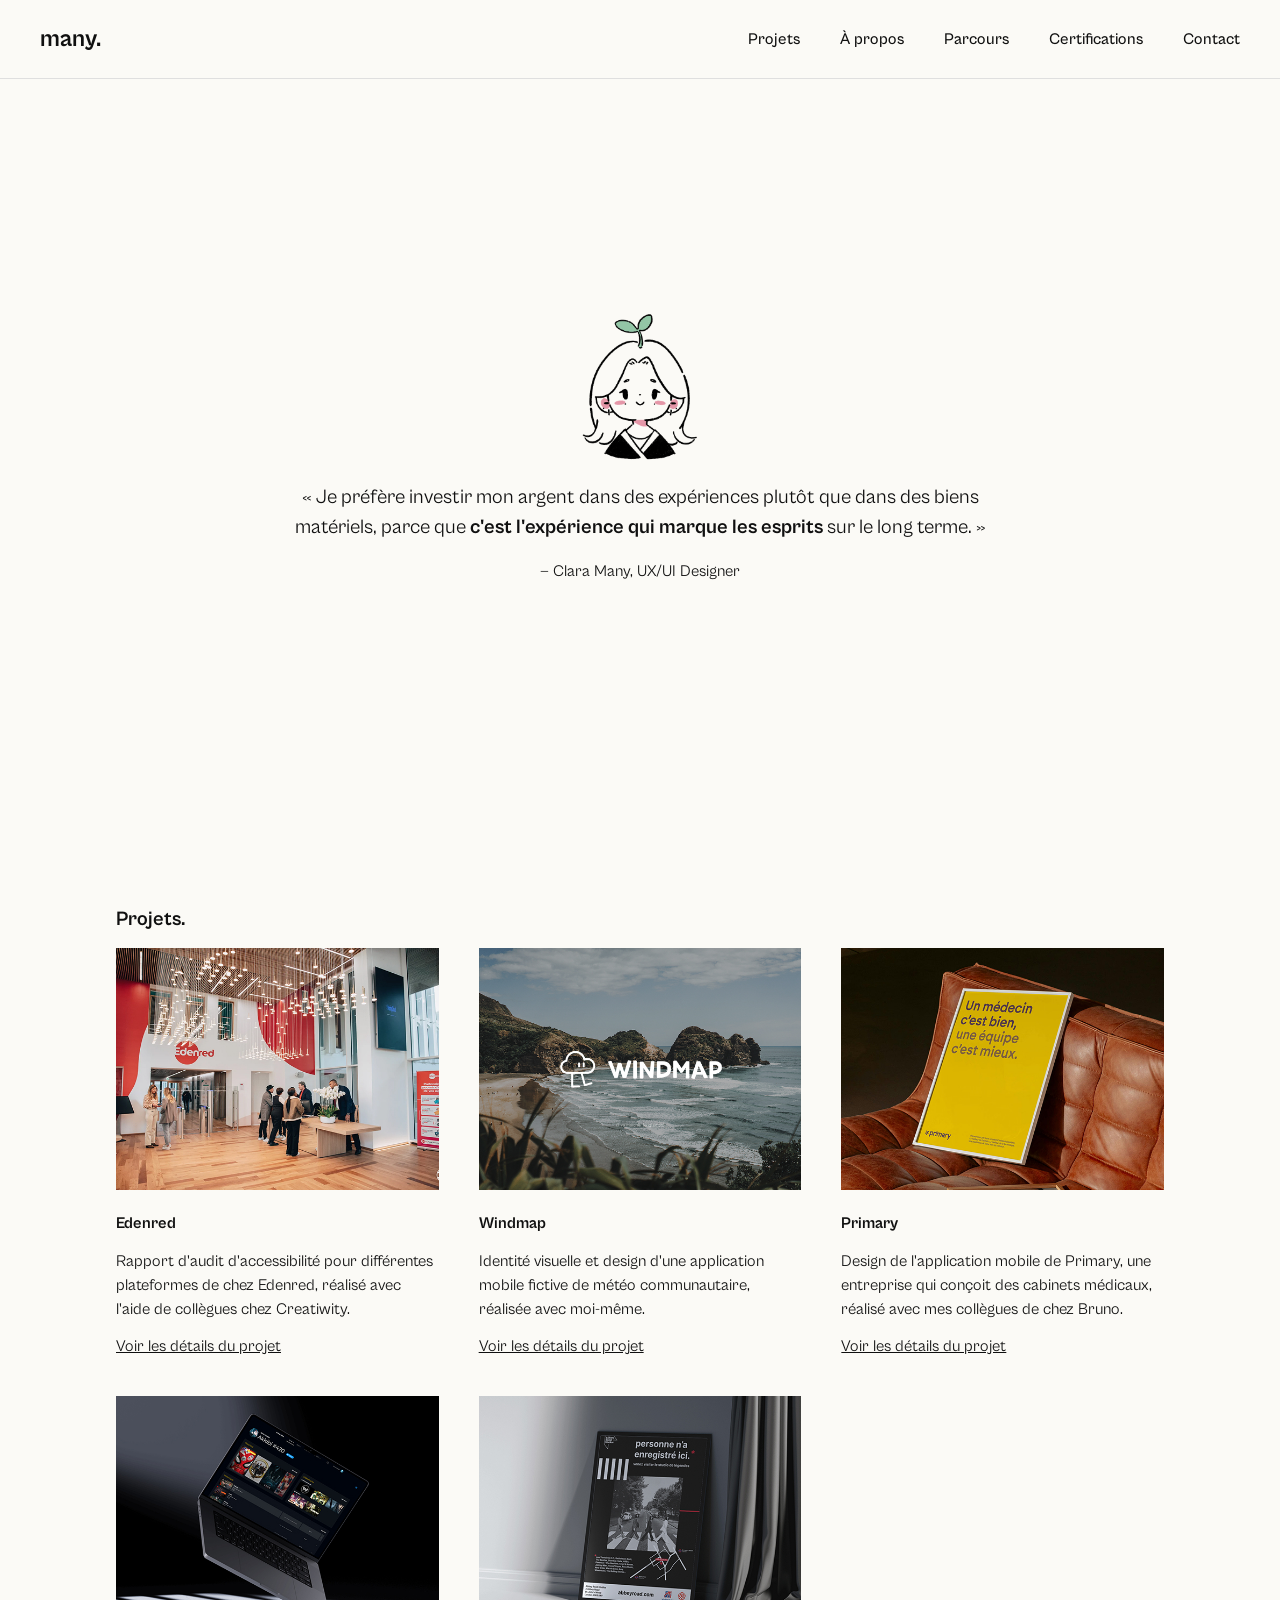
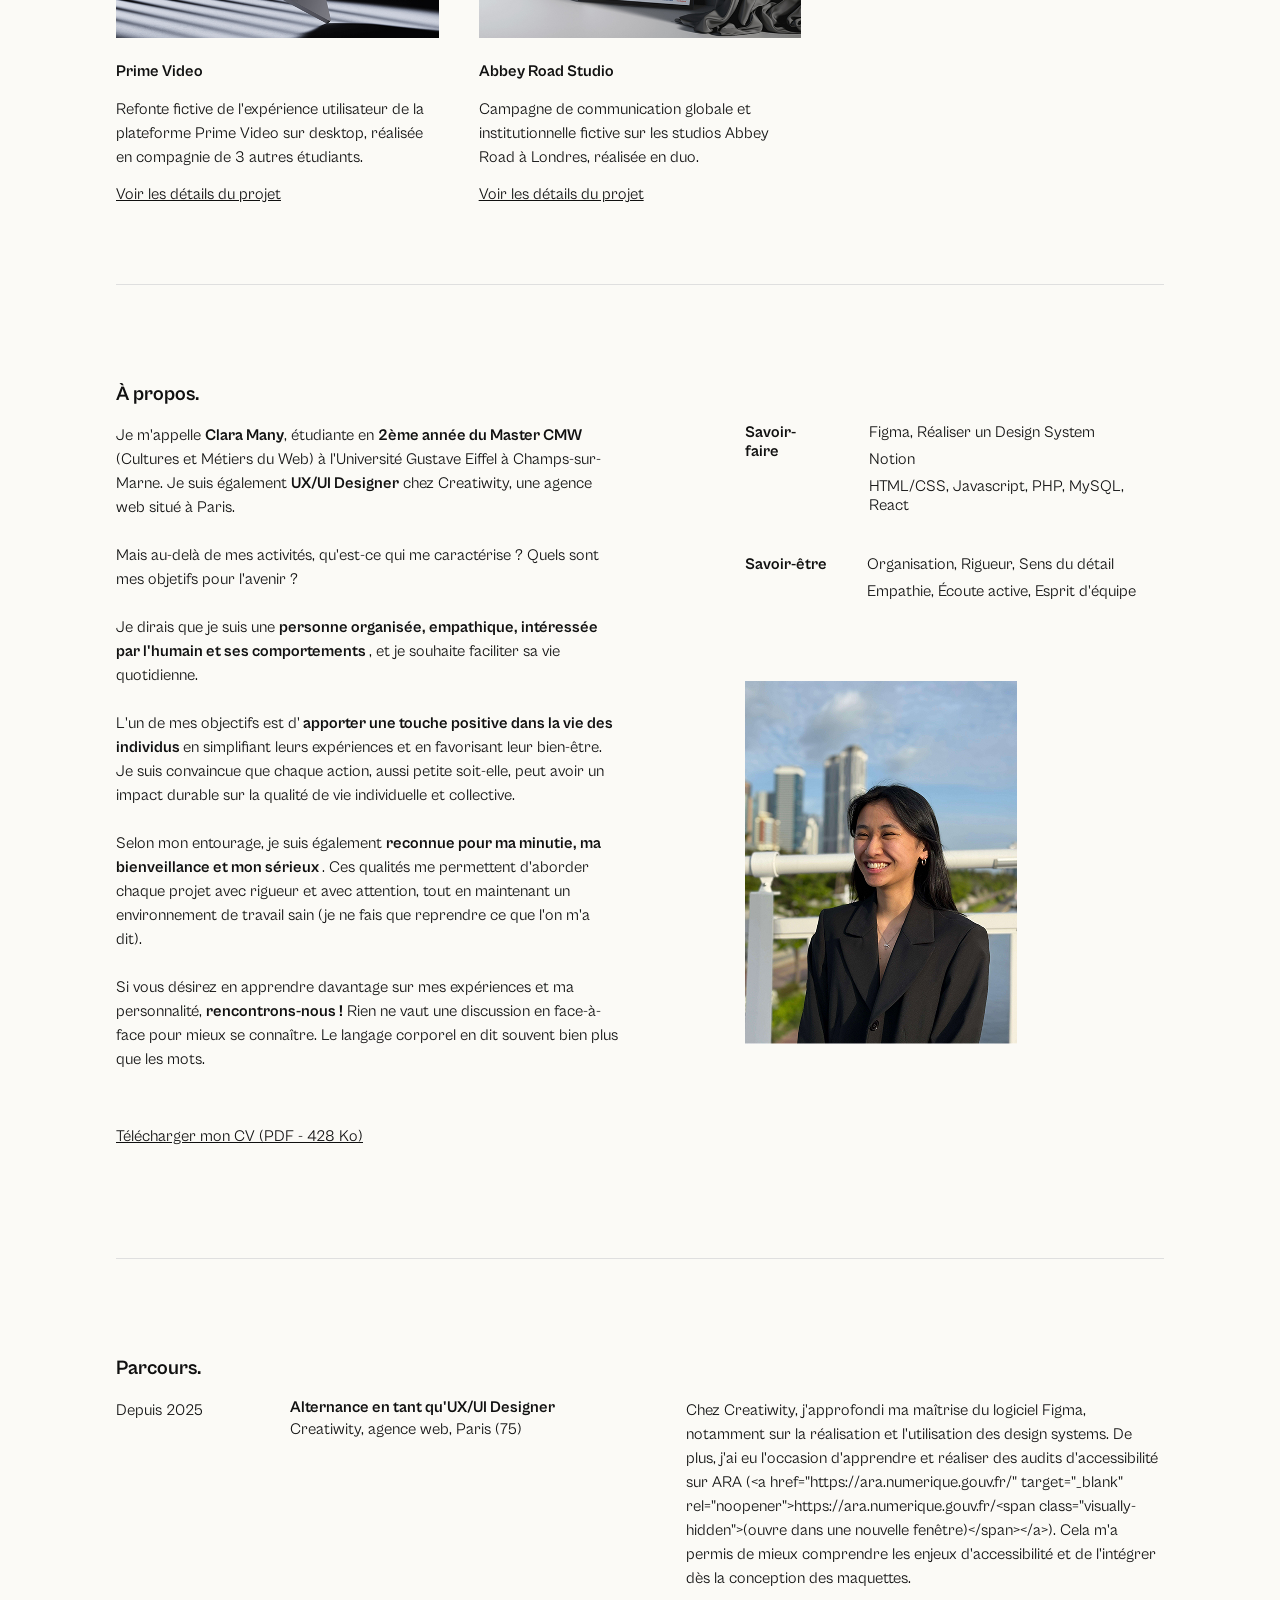
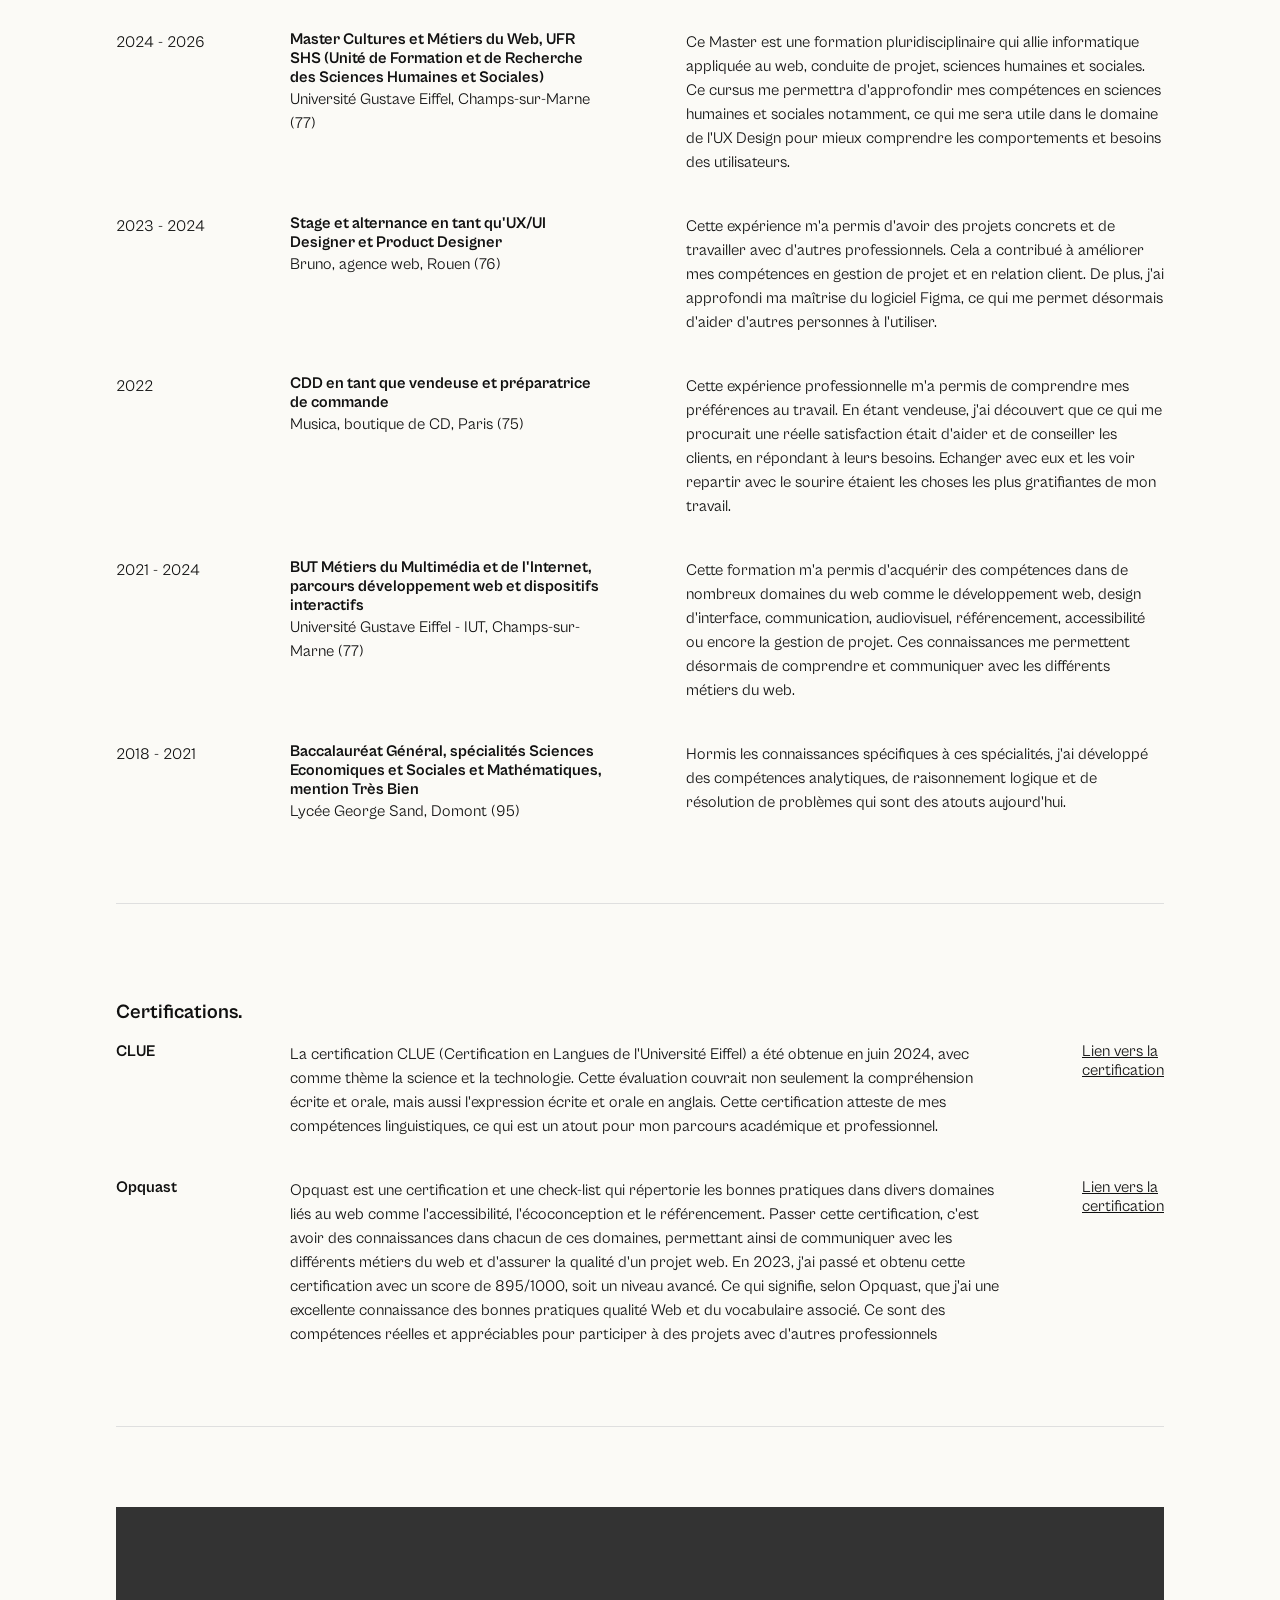
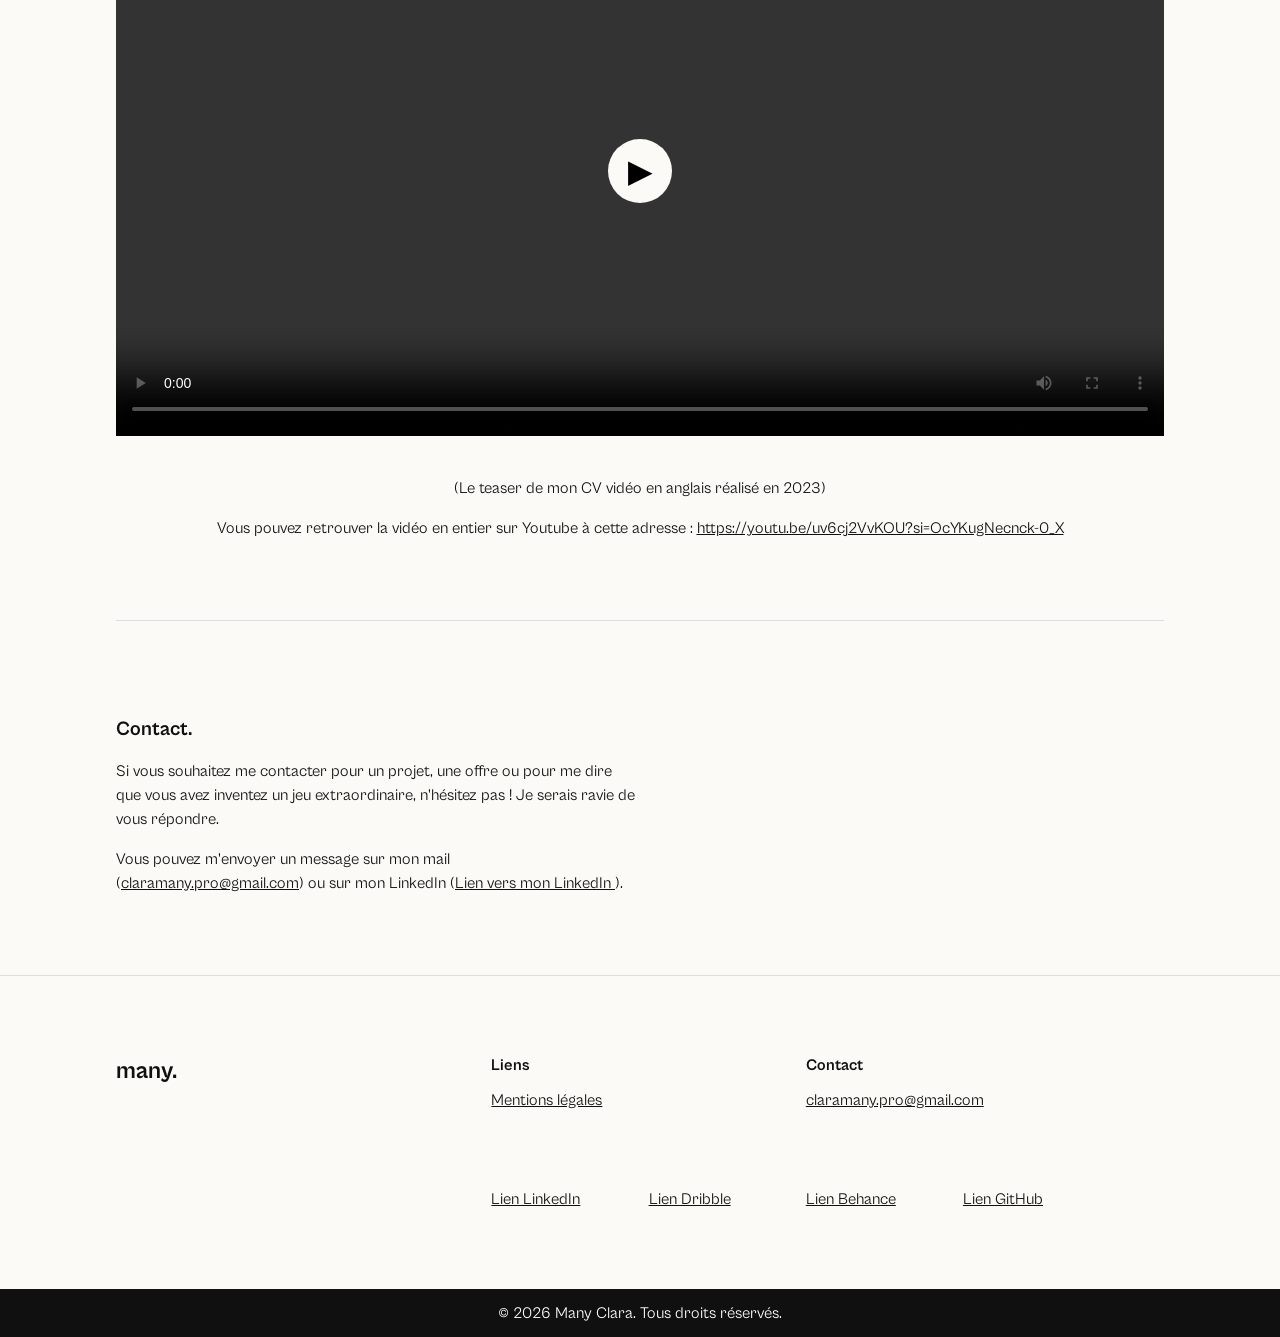
==== commit 09ce72df: "add burger menu" ====
--- a/index.html
+++ b/index.html
@@ -12,6 +12,7 @@
     <header>
       <nav>
         <div class="logo"><a href="index.html">many.</a></div>
+        <button class="burger-menu" aria-label="Menu">☰</button>
         <ul class="nav-links">
           <li><a href="index.html#projects-section">Projets</a></li>
           <li><a href="index.html#about-section">À propos</a></li>
@@ -22,6 +23,19 @@
           <li><a href="index.html#contact-section">Contact</a></li>
         </ul>
       </nav>
+      <div class="overlay"></div>
+      <div class="side-panel">
+        <button class="button-close" aria-label="Fermer le menu">✕</button>
+        <ul>
+          <li><a href="index.html#projects-section">Projets</a></li>
+          <li><a href="index.html#about-section">À propos</a></li>
+          <li><a href="index.html#experiences-section">Parcours</a></li>
+          <li>
+            <a href="index.html#certifications-section">Certifications</a>
+          </li>
+          <li><a href="index.html#contact-section">Contact</a></li>
+        </ul>
+      </div>
     </header>
     <main>
       <div class="hero">
--- a/css/styles.css
+++ b/css/styles.css
@@ -23,41 +23,41 @@
 */
 
 @font-face {
-  font-family: "CabinetGrotesk-Regular";
+  font-family: "Cabinet Grotesk";
   src:
-    url("./assets/fonts/CabinetGrotesk-Regular.woff2") format("woff2"),
-    url("./assets/fonts/CabinetGrotesk-Regular.woff") format("woff"),
-    url("./assets/fonts/CabinetGrotesk-Regular.ttf") format("truetype");
+    url("../assets/fonts/CabinetGrotesk-Regular.woff2") format("woff2"),
+    url("../assets/fonts/CabinetGrotesk-Regular.woff") format("woff"),
+    url("../assets/fonts/CabinetGrotesk-Regular.ttf") format("truetype");
   font-weight: 400;
   font-display: swap;
   font-style: normal;
 }
 @font-face {
-  font-family: "CabinetGrotesk-Medium";
+  font-family: "Cabinet Grotesk";
   src:
-    url("./assets/fonts/CabinetGrotesk-Medium.woff2") format("woff2"),
-    url("./assets/fonts/CabinetGrotesk-Medium.woff") format("woff"),
-    url("./assets/fonts/CabinetGrotesk-Medium.ttf") format("truetype");
+    url("../assets/fonts/CabinetGrotesk-Medium.woff2") format("woff2"),
+    url("../assets/fonts/CabinetGrotesk-Medium.woff") format("woff"),
+    url("../assets/fonts/CabinetGrotesk-Medium.ttf") format("truetype");
   font-weight: 500;
   font-display: swap;
   font-style: normal;
 }
 @font-face {
-  font-family: "CabinetGrotesk-Bold";
+  font-family: "Cabinet Grotesk";
   src:
-    url("./assets/fonts/CabinetGrotesk-Bold.woff2") format("woff2"),
-    url("./assets/fonts/CabinetGrotesk-Bold.woff") format("woff"),
-    url("./assets/fonts/CabinetGrotesk-Bold.ttf") format("truetype");
+    url("../assets/fonts/CabinetGrotesk-Bold.woff2") format("woff2"),
+    url("../assets/fonts/CabinetGrotesk-Bold.woff") format("woff"),
+    url("../assets/fonts/CabinetGrotesk-Bold.ttf") format("truetype");
   font-weight: 700;
   font-display: swap;
   font-style: normal;
 }
 @font-face {
-  font-family: "CabinetGrotesk-Extrabold";
+  font-family: "Cabinet Grotesk";
   src:
-    url("./assets/fonts/CabinetGrotesk-Extrabold.woff2") format("woff2"),
-    url("./assets/fonts/CabinetGrotesk-Extrabold.woff") format("woff"),
-    url("./assets/fonts/CabinetGrotesk-Extrabold.ttf") format("truetype");
+    url("../assets/fonts/CabinetGrotesk-Extrabold.woff2") format("woff2"),
+    url("../assets/fonts/CabinetGrotesk-Extrabold.woff") format("woff"),
+    url("../assets/fonts/CabinetGrotesk-Extrabold.ttf") format("truetype");
   font-weight: 800;
   font-display: swap;
   font-style: normal;
@@ -79,6 +79,10 @@
   color: var(--color-text-primary);
   margin: 0;
   padding: 0;
+}
+
+body.menu-open {
+  overflow: hidden;
 }
 
 p {
@@ -159,6 +163,73 @@
   text-decoration: none;
 }
 
+/* Burger Menu */
+
+.burger-menu {
+  display: none;
+  font-size: 1.5rem;
+  background: none;
+  border: none;
+  cursor: pointer;
+}
+
+/* Sidepanel */
+
+.overlay {
+  position: fixed;
+  inset: 0;
+  background: rgba(0,0,0,0.4);
+  opacity: 0;
+  visibility: hidden;
+  transition: 0.3s;
+  z-index: 99999;
+}
+
+.overlay.active {
+  opacity: 1;
+  visibility: visible;
+}
+
+.side-panel {
+  display: flex;
+  flex-direction: column;
+  position: fixed;
+  top: 0;
+  right: 0;
+  width: 80vw;
+  max-width: 80%;
+  height: 100vh;
+  background: var(--color-background-primary);
+  padding: 2rem;
+  transform: translateX(100%);
+  transition: transform 0.3s ease;
+  z-index: 100000;
+}
+
+.side-panel.active {
+  transform: translateX(0);
+}
+
+.button-close {
+  align-self: flex-end;
+  font-size: 1.5rem;
+  background: none;
+  border: none;
+  cursor: pointer;
+}
+
+.side-panel ul {
+  display: flex;
+  flex-direction: column;
+  gap: 2rem;
+  margin-top: 4rem;
+}
+
+.side-panel a {
+  text-decoration: none;
+  font-size: 1.5rem;
+}
+
 .nav-links {
   display: flex;
   flex-direction: row;
@@ -514,6 +585,14 @@
     padding: 1.5rem;
   }
 
+  .burger-menu {
+    display: block;
+  }
+
+  .nav-links {
+    display: none;
+  }
+
   .divider-container {
     padding: 0 1.5rem;
   }
@@ -523,7 +602,7 @@
   }
 
   .data-section {
-    padding: 3rem 1.5rem;
+    padding: 5rem 1.5rem;
   }
 
   .projects-container {
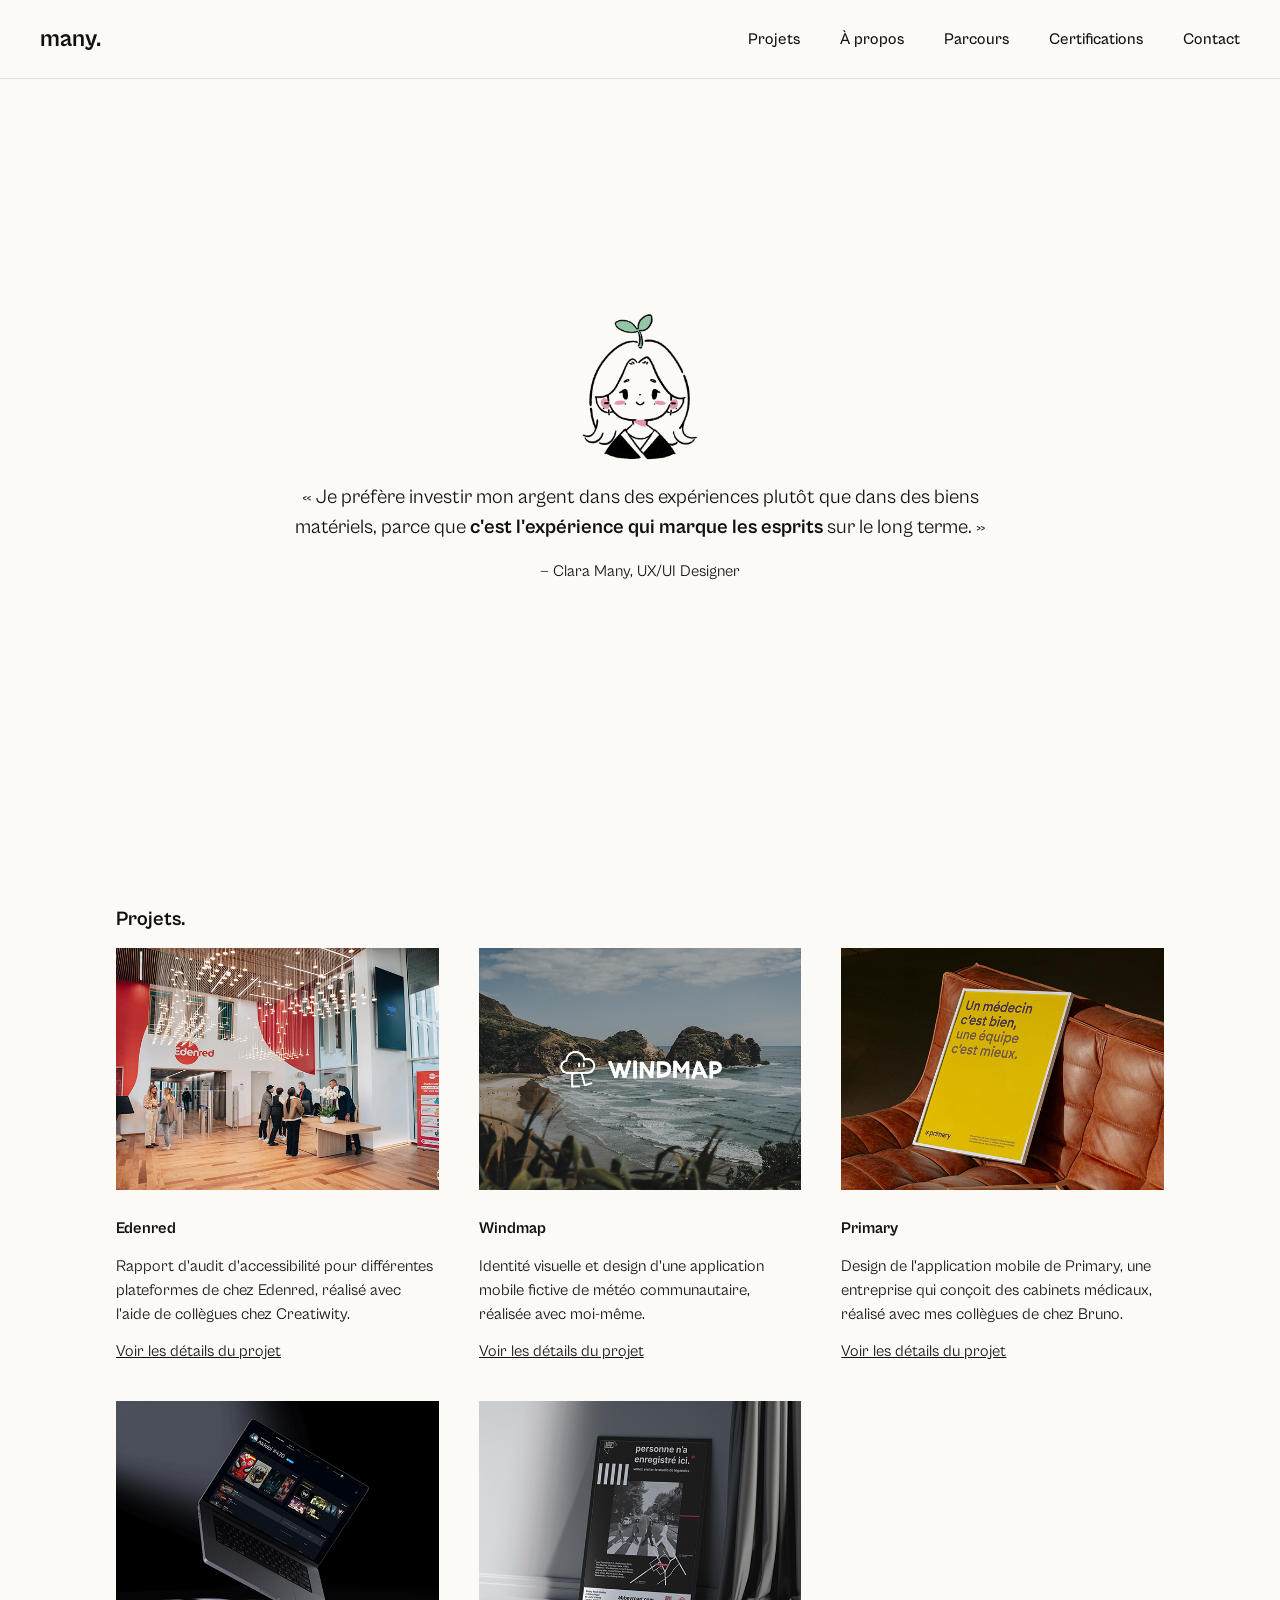
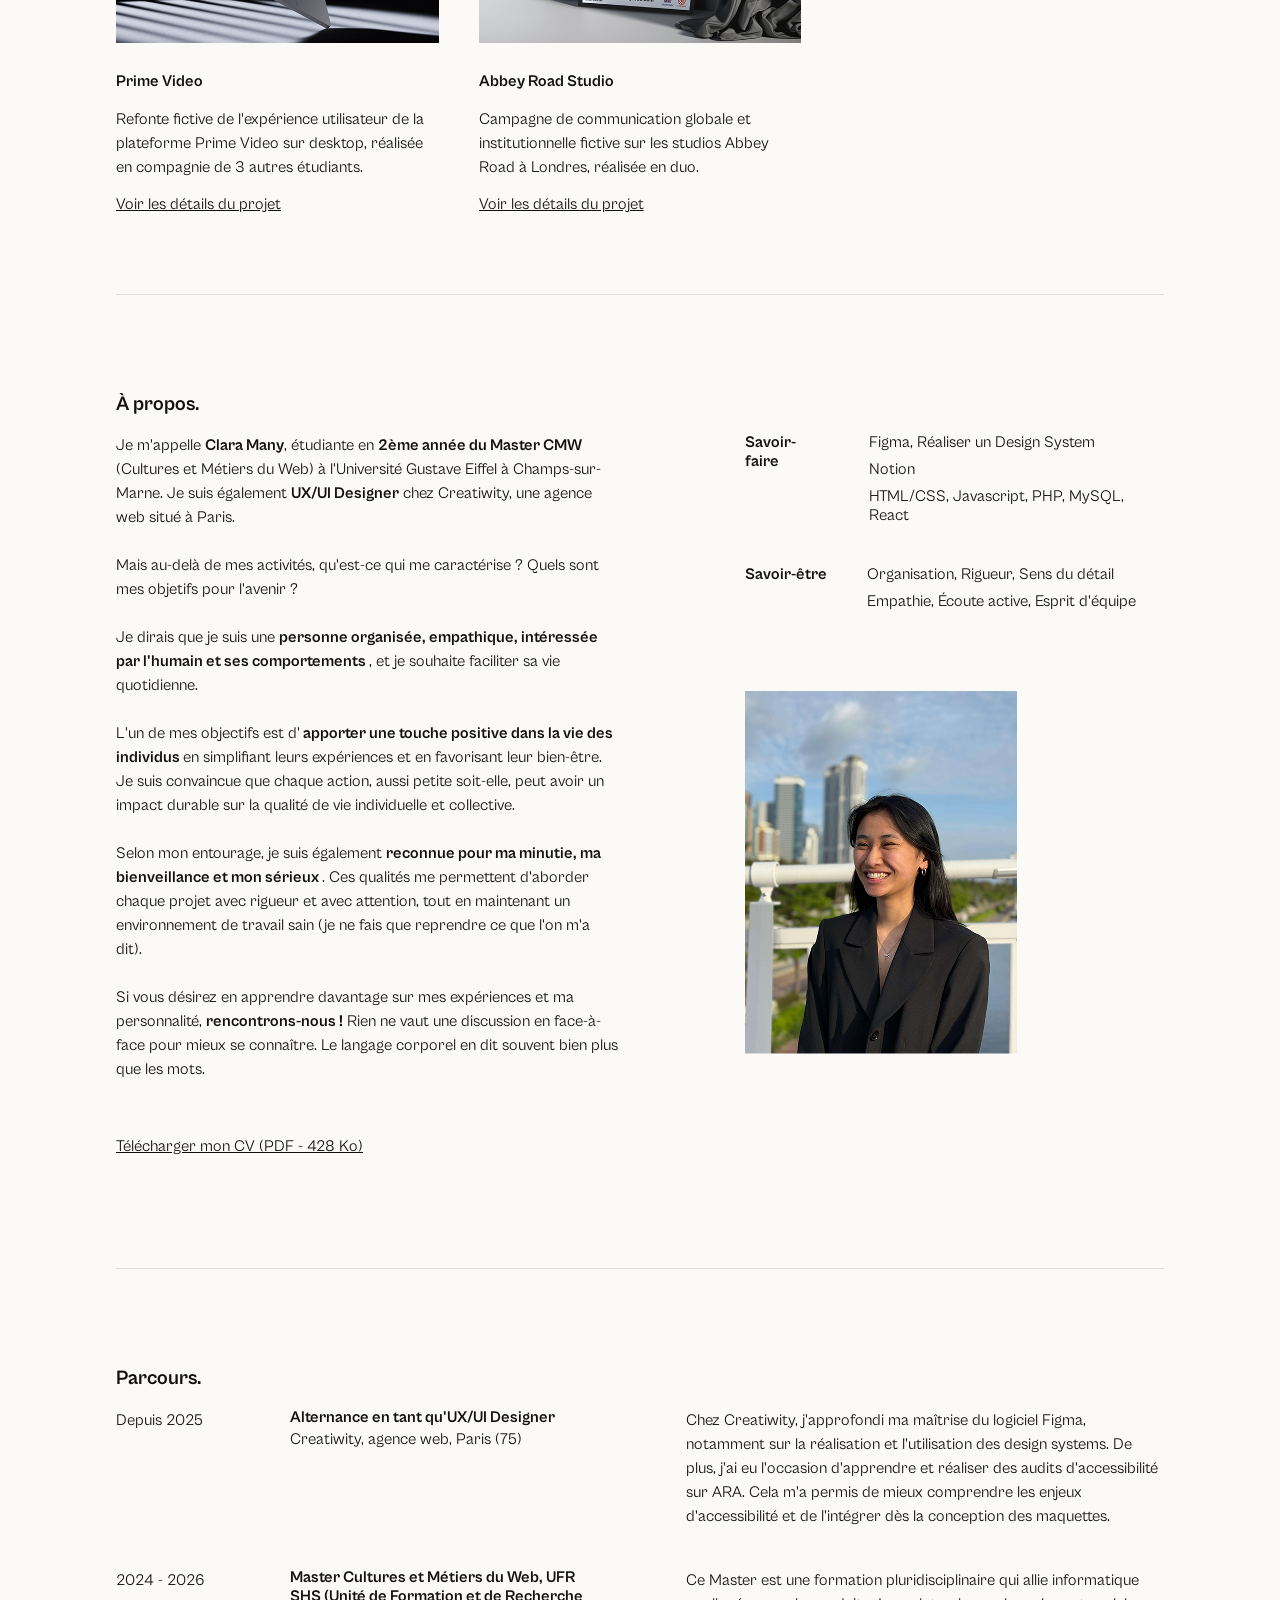
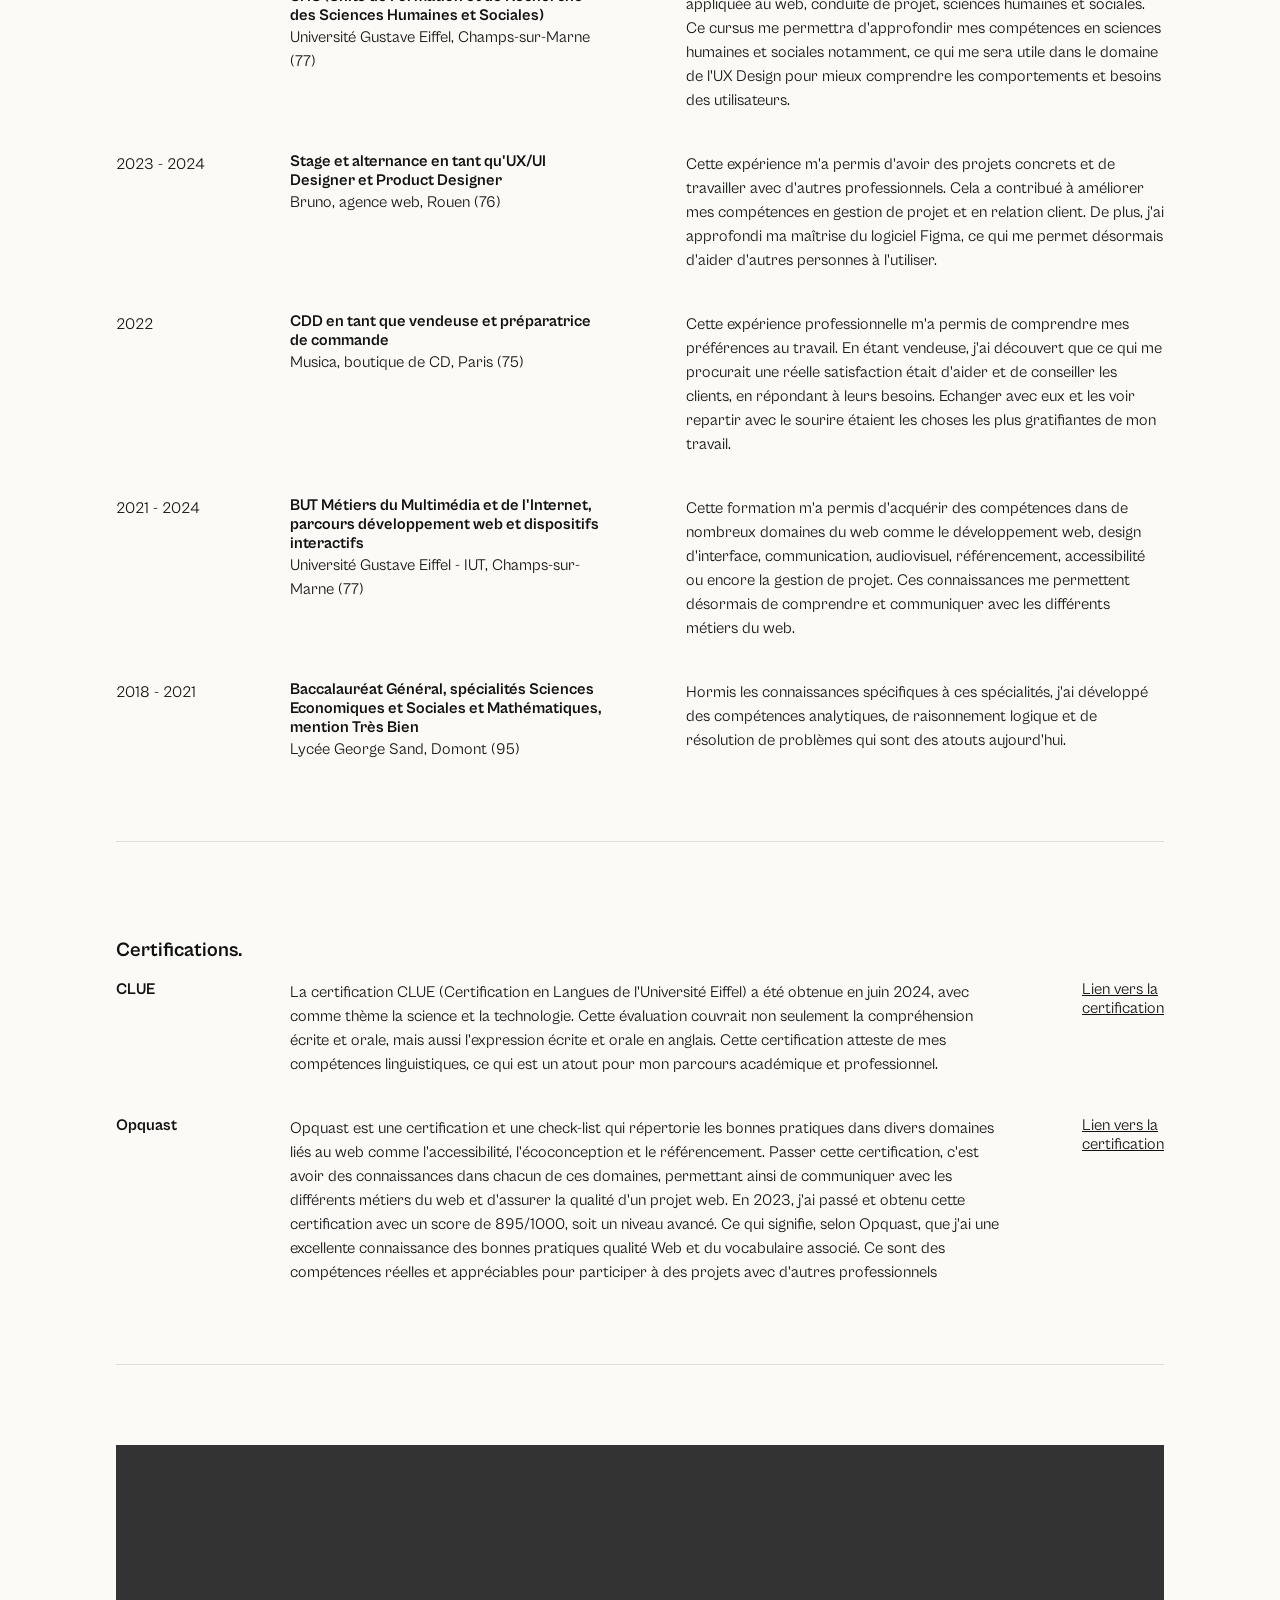
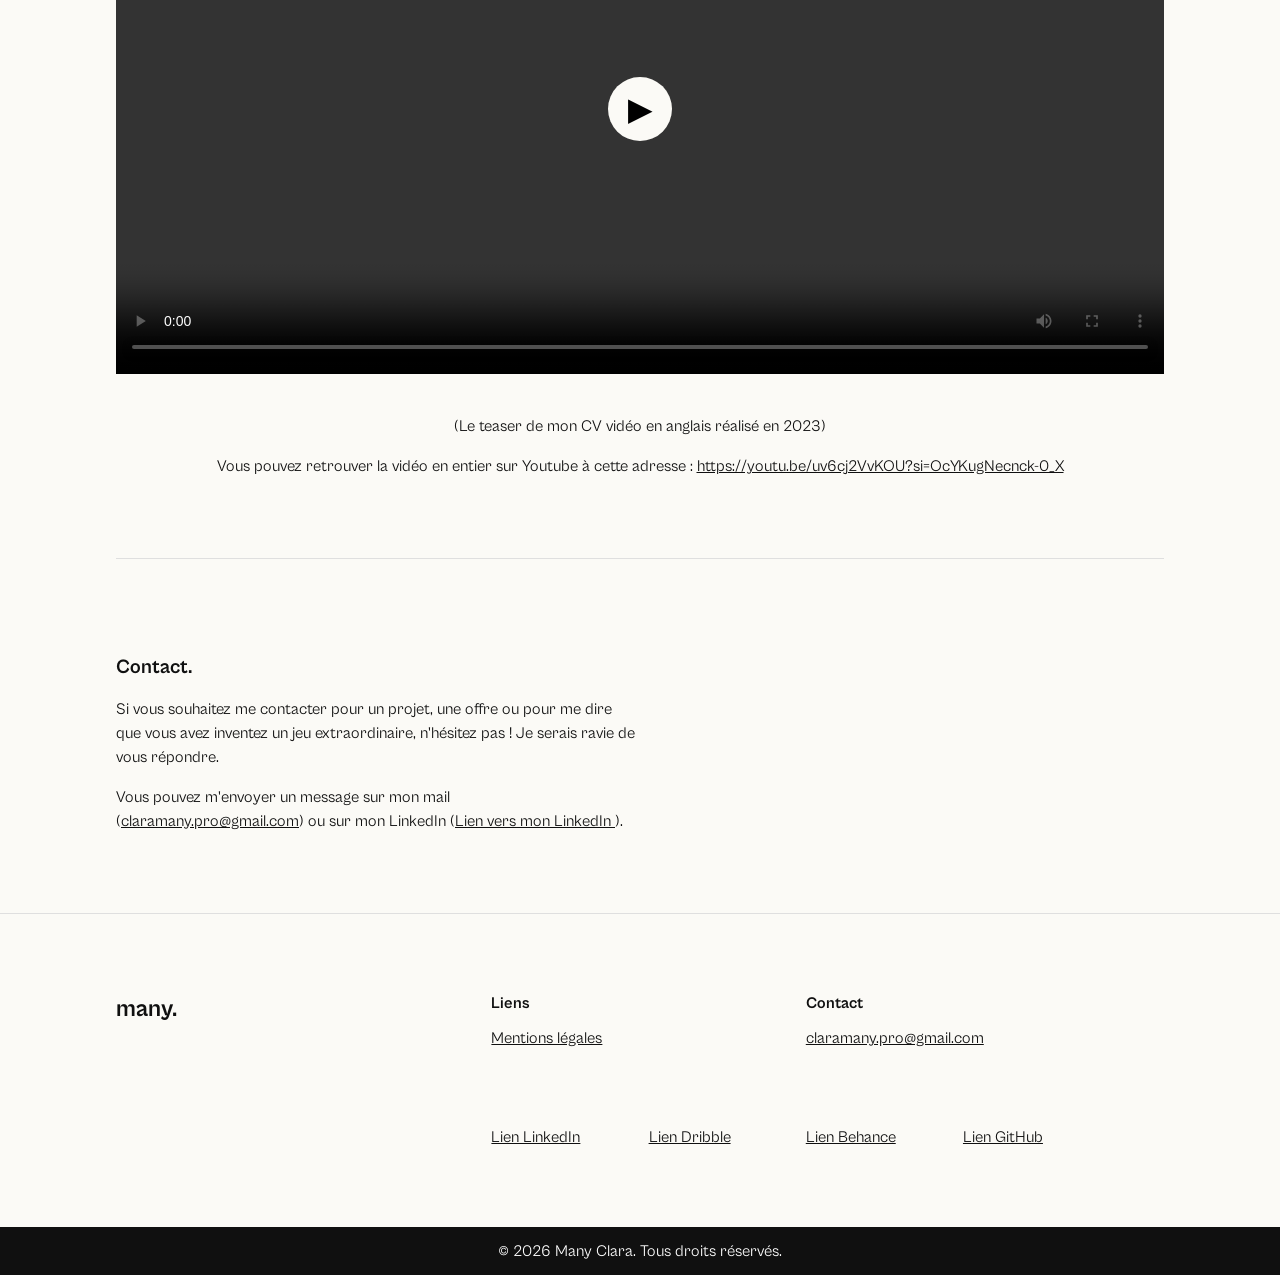
==== commit af1e995f: "add meta description" ====
--- a/index.html
+++ b/index.html
@@ -3,6 +3,10 @@
   <head>
     <meta charset="UTF-8" />
     <meta name="viewport" content="width=device-width, initial-scale=1.0" />
+    <meta
+      name="description"
+      content="Portfolio de Clara Many, étudiante en Master Cultures et Métiers du Web, spécialisée en UX/UI Design. Découvrez mes projets, compétences et expériences professionnelles."
+    />
     <link rel="stylesheet" href="./css/styles.css" />
     <script src="./script/script.js" defer></script>
     <title>Many Clara - Portfolio</title>
--- a/css/styles.css
+++ b/css/styles.css
@@ -178,7 +178,7 @@
 .overlay {
   position: fixed;
   inset: 0;
-  background: rgba(0,0,0,0.4);
+  background: rgba(0, 0, 0, 0.4);
   opacity: 0;
   visibility: hidden;
   transition: 0.3s;
@@ -306,11 +306,20 @@
   display: flex;
   flex-direction: column;
   gap: 1.5rem;
+  overflow: hidden;
 }
 
 .project-card img {
   width: 100%;
   height: auto;
+  transition:
+    transform 0.3s ease,
+    filter 0.3s ease;
+}
+
+.project-card:hover img {
+  filter: brightness(0.85);
+  transform: scale(1.03);
 }
 
 .project-information {
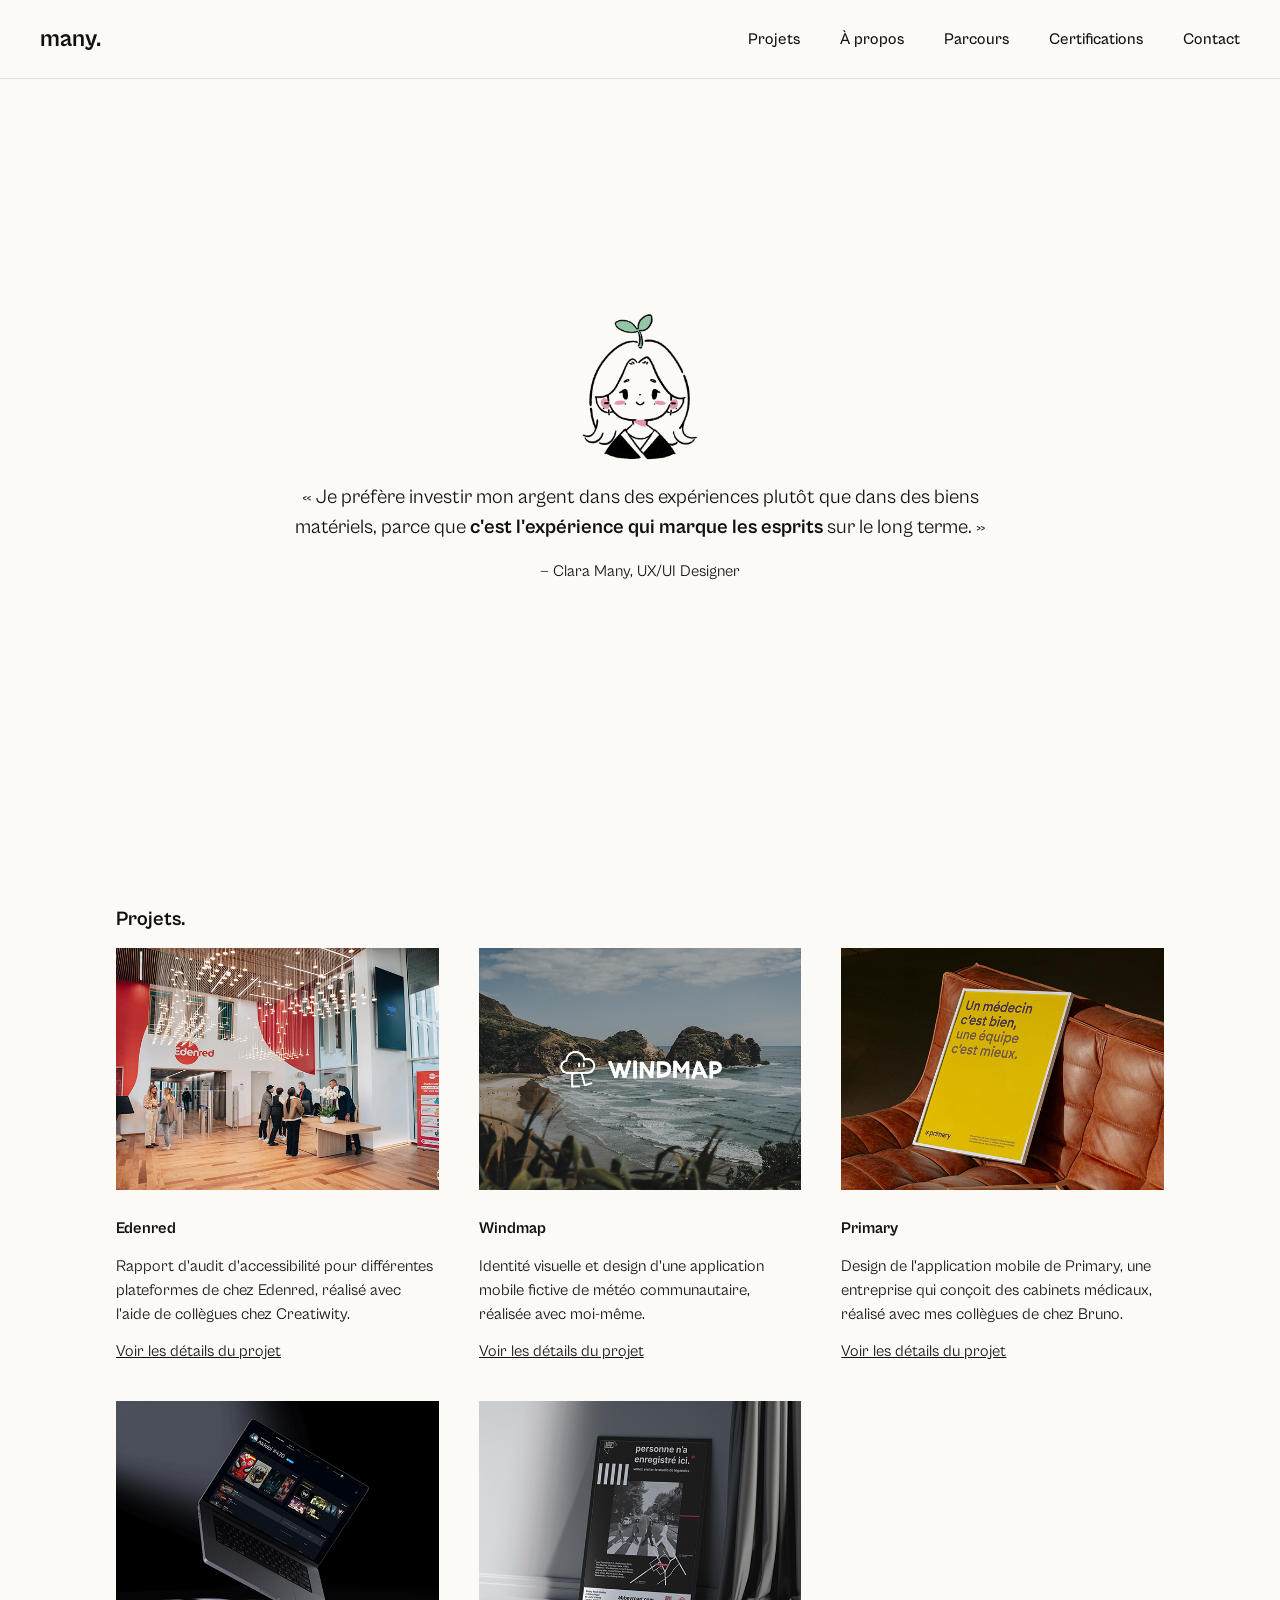
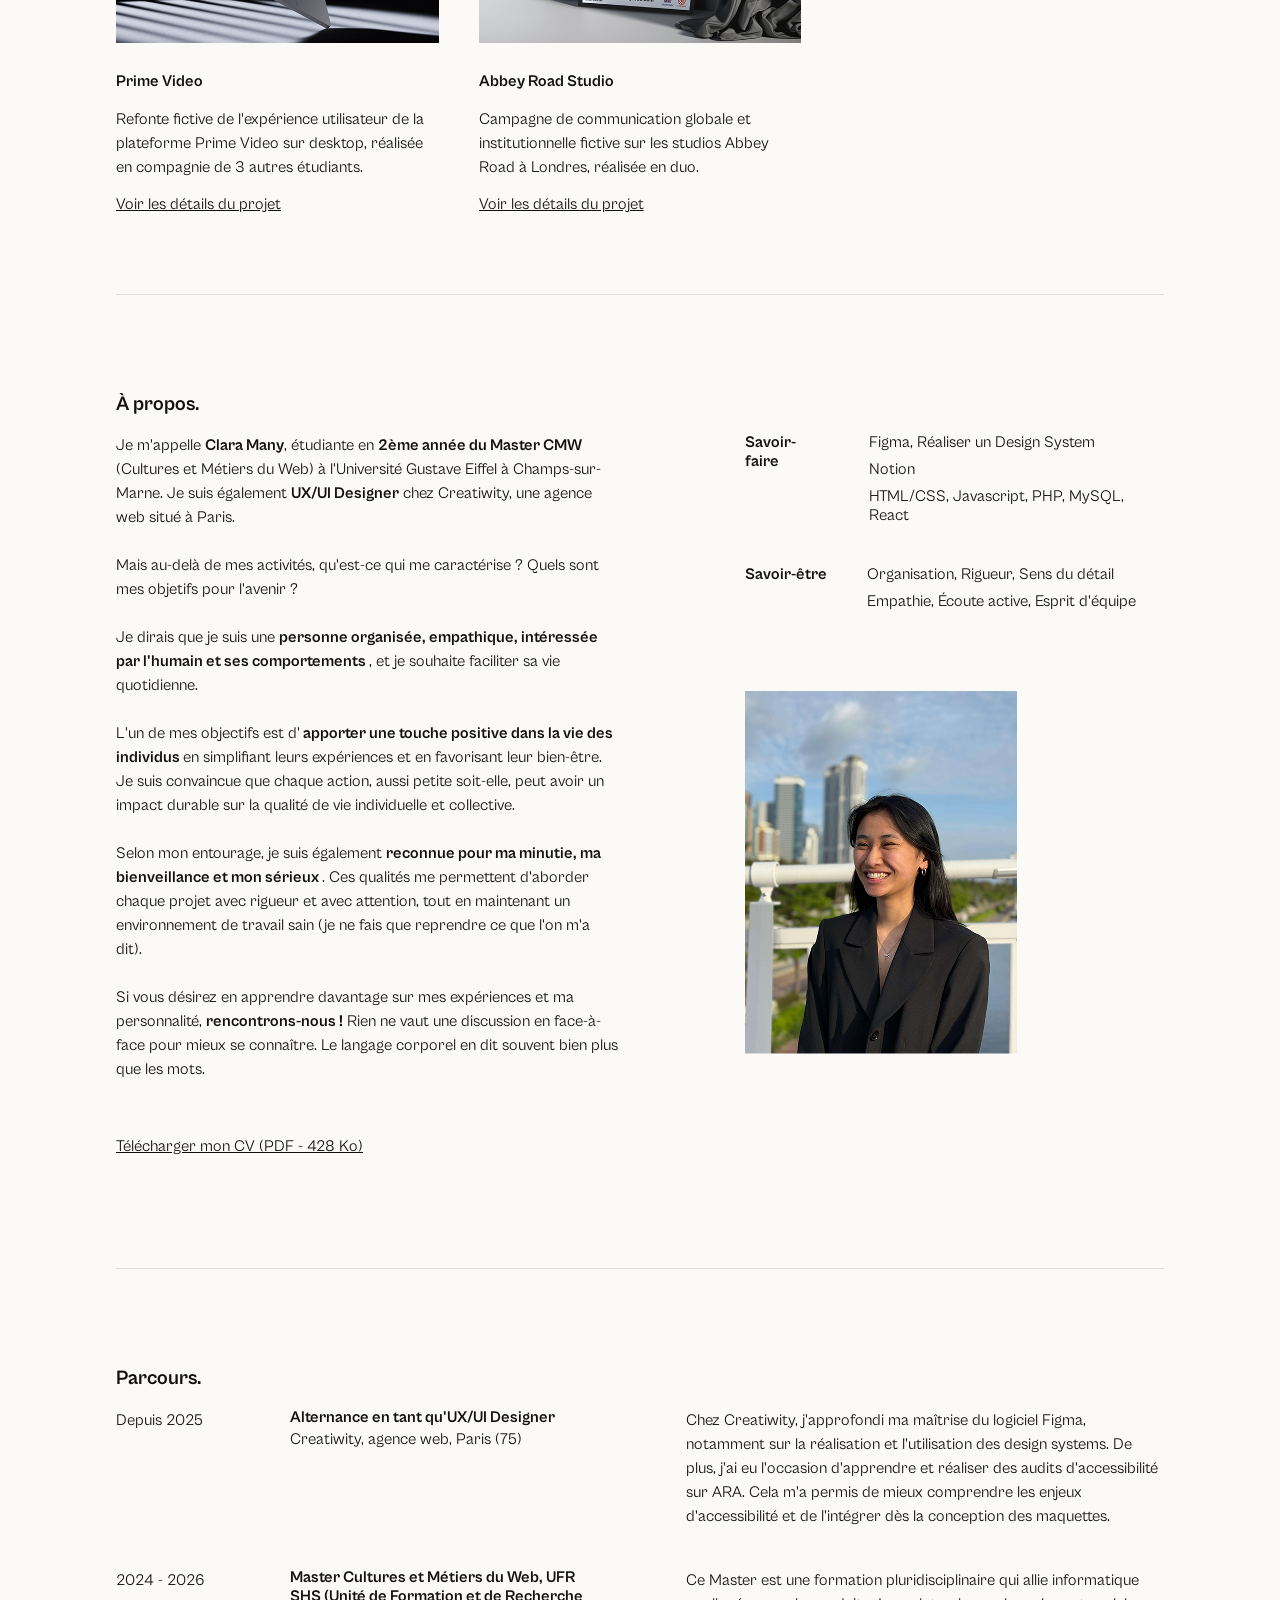
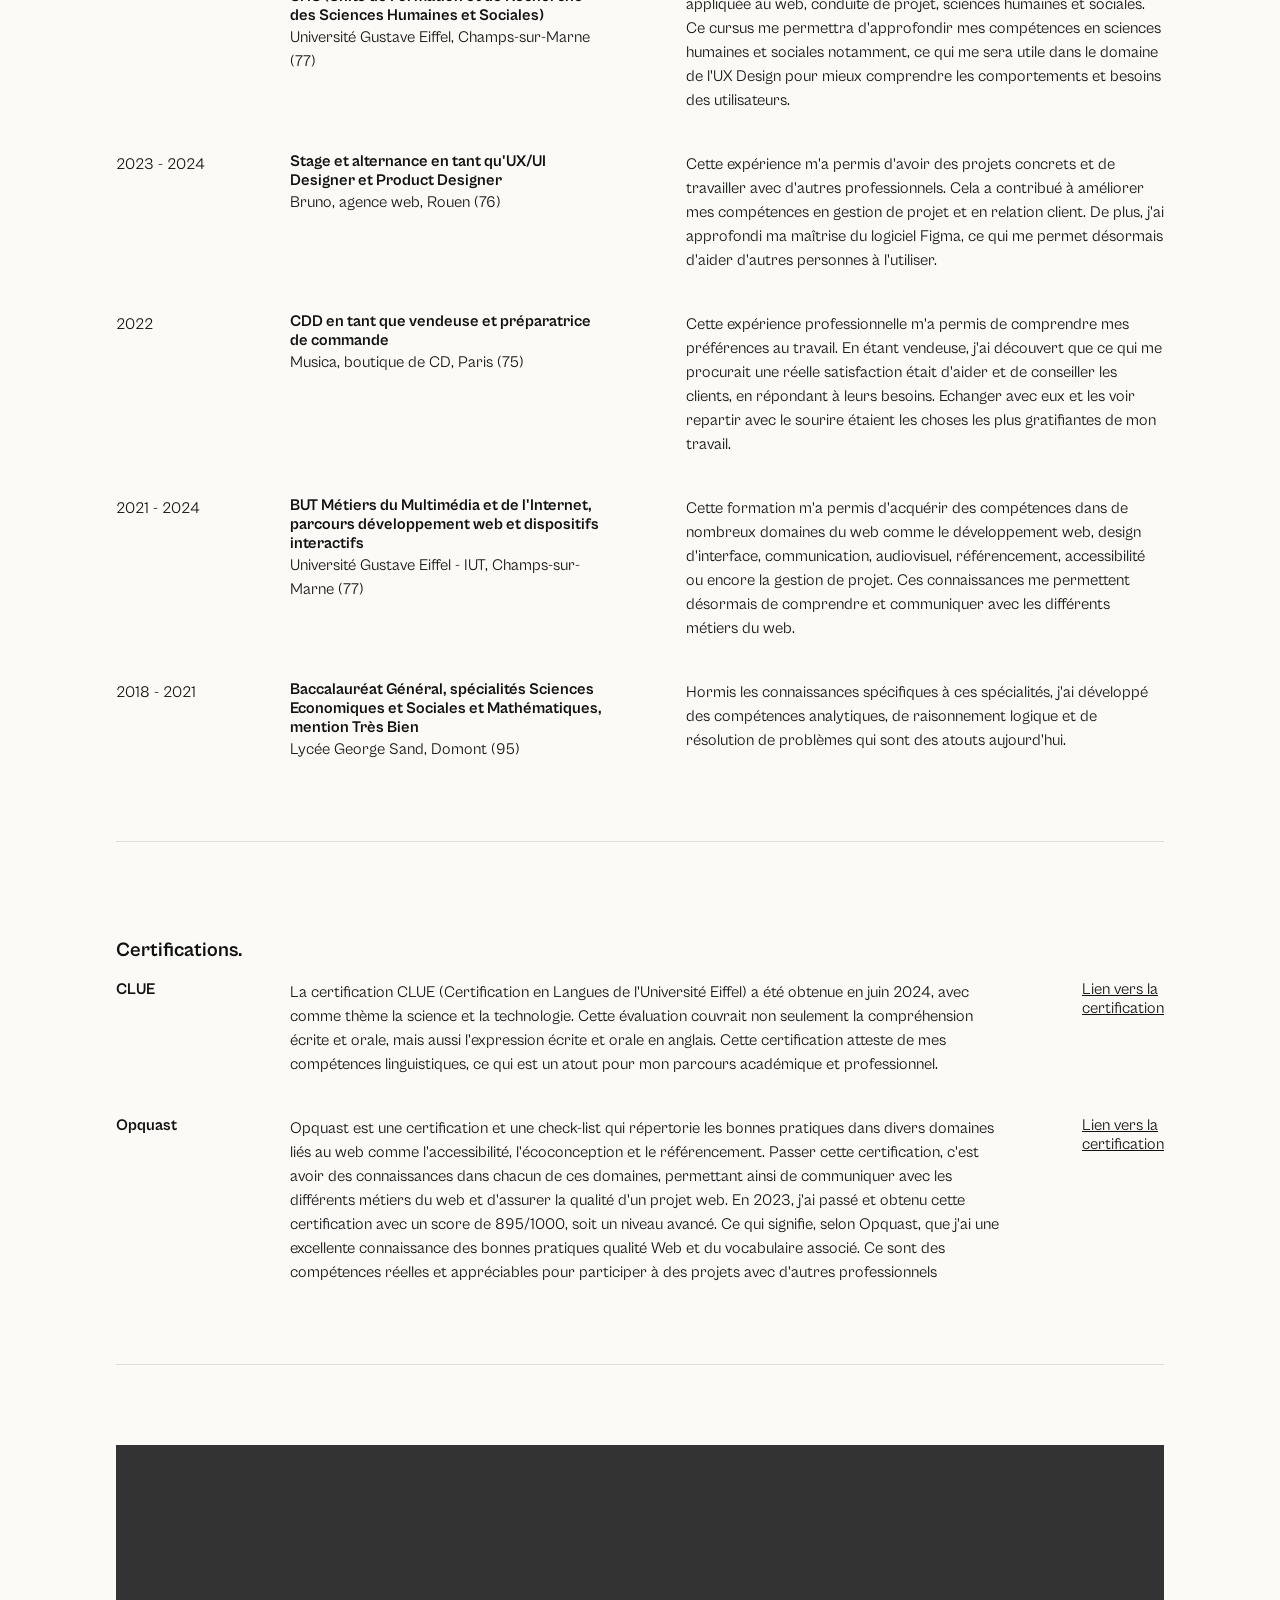
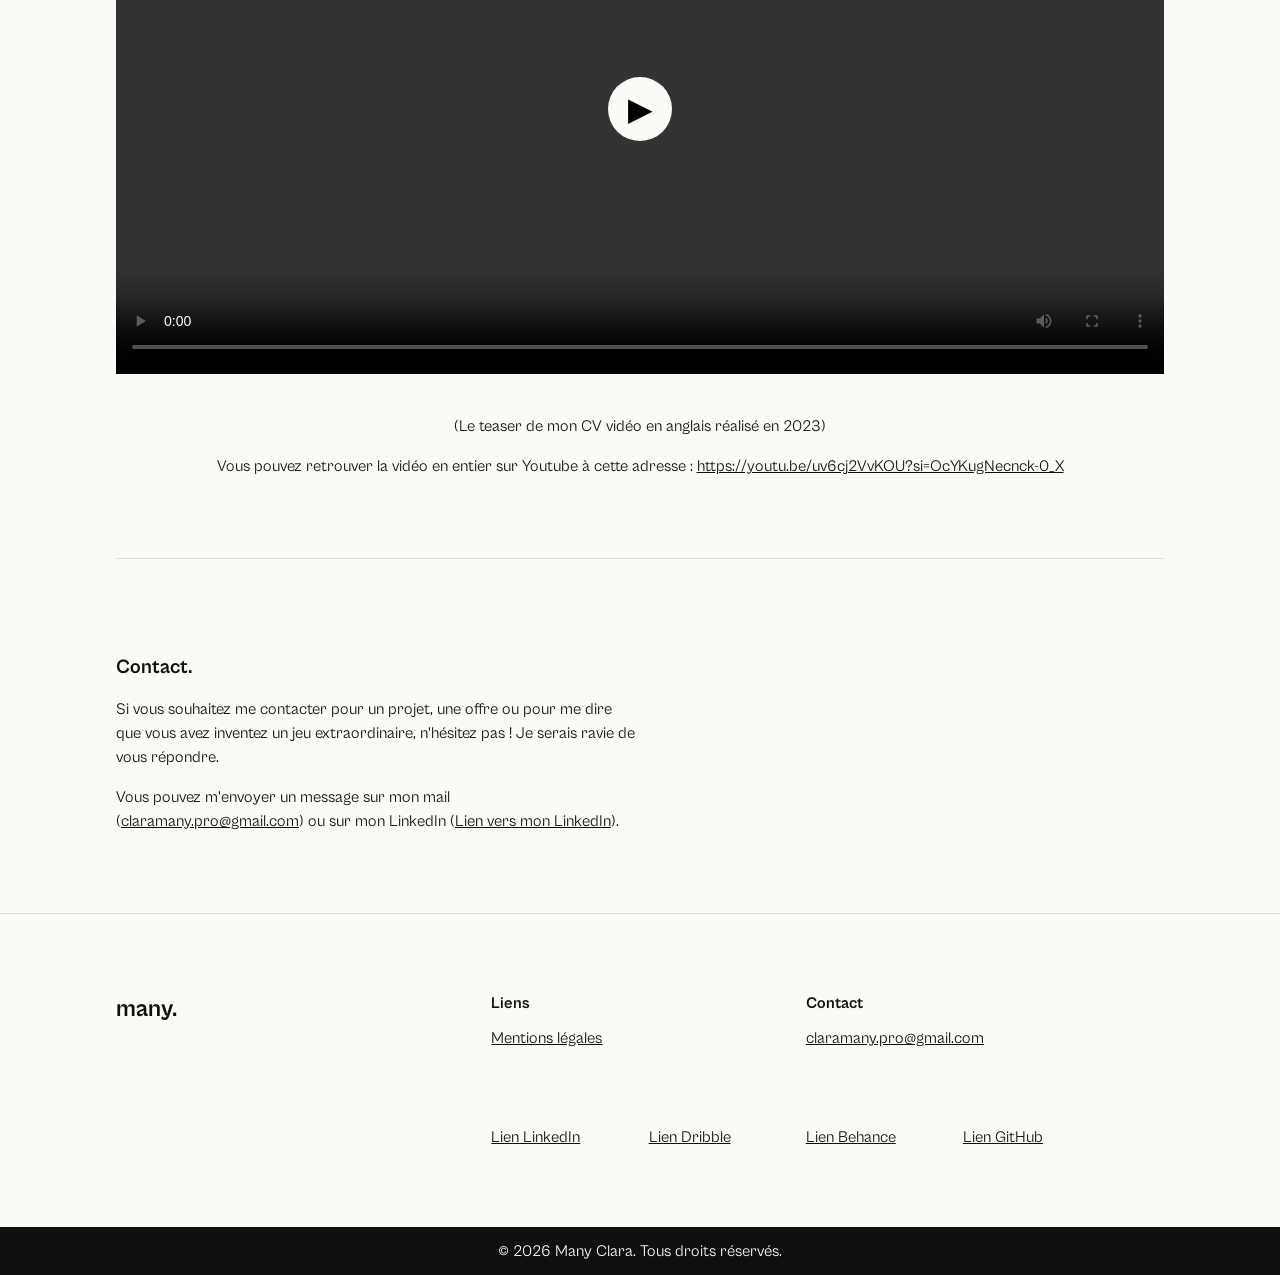
==== commit 415d32d2: "remove space after linkedin link" ====
--- a/index.html
+++ b/index.html
@@ -226,9 +226,8 @@
               href="https://www.linkedin.com/in/clara-many/"
               target="_blank"
               rel="noopener"
-              >Lien vers mon LinkedIn
-              <span class="visually-hidden">
-                (ouvre dans une nouvelle fenêtre)</span
+              >Lien vers mon LinkedIn<span class="visually-hidden"
+                >(ouvre dans une nouvelle fenêtre)</span
               ></a
             >).
           </p>
--- a/css/styles.css
+++ b/css/styles.css
@@ -101,6 +101,7 @@
 
 a {
   color: var(--color-text-primary);
+  overflow-wrap: break-word;
 }
 
 .highlight {
@@ -258,10 +259,6 @@
   text-align: center;
 }
 
-.hero-legal {
-  height: 50vh;
-}
-
 .hero img {
   width: 160px;
 }
@@ -275,13 +272,6 @@
 
 .data-section {
   padding: 5rem 7.25rem;
-}
-
-.text-container {
-  display: flex;
-  flex-direction: column;
-  gap: 2.5rem;
-  padding: 1.5rem 7.25rem 5rem;
 }
 
 .divider-container {
@@ -411,7 +401,7 @@
 }
 
 .certification-link {
-  width: 12%;
+  width: 15%;
 }
 
 /* CV Video */
